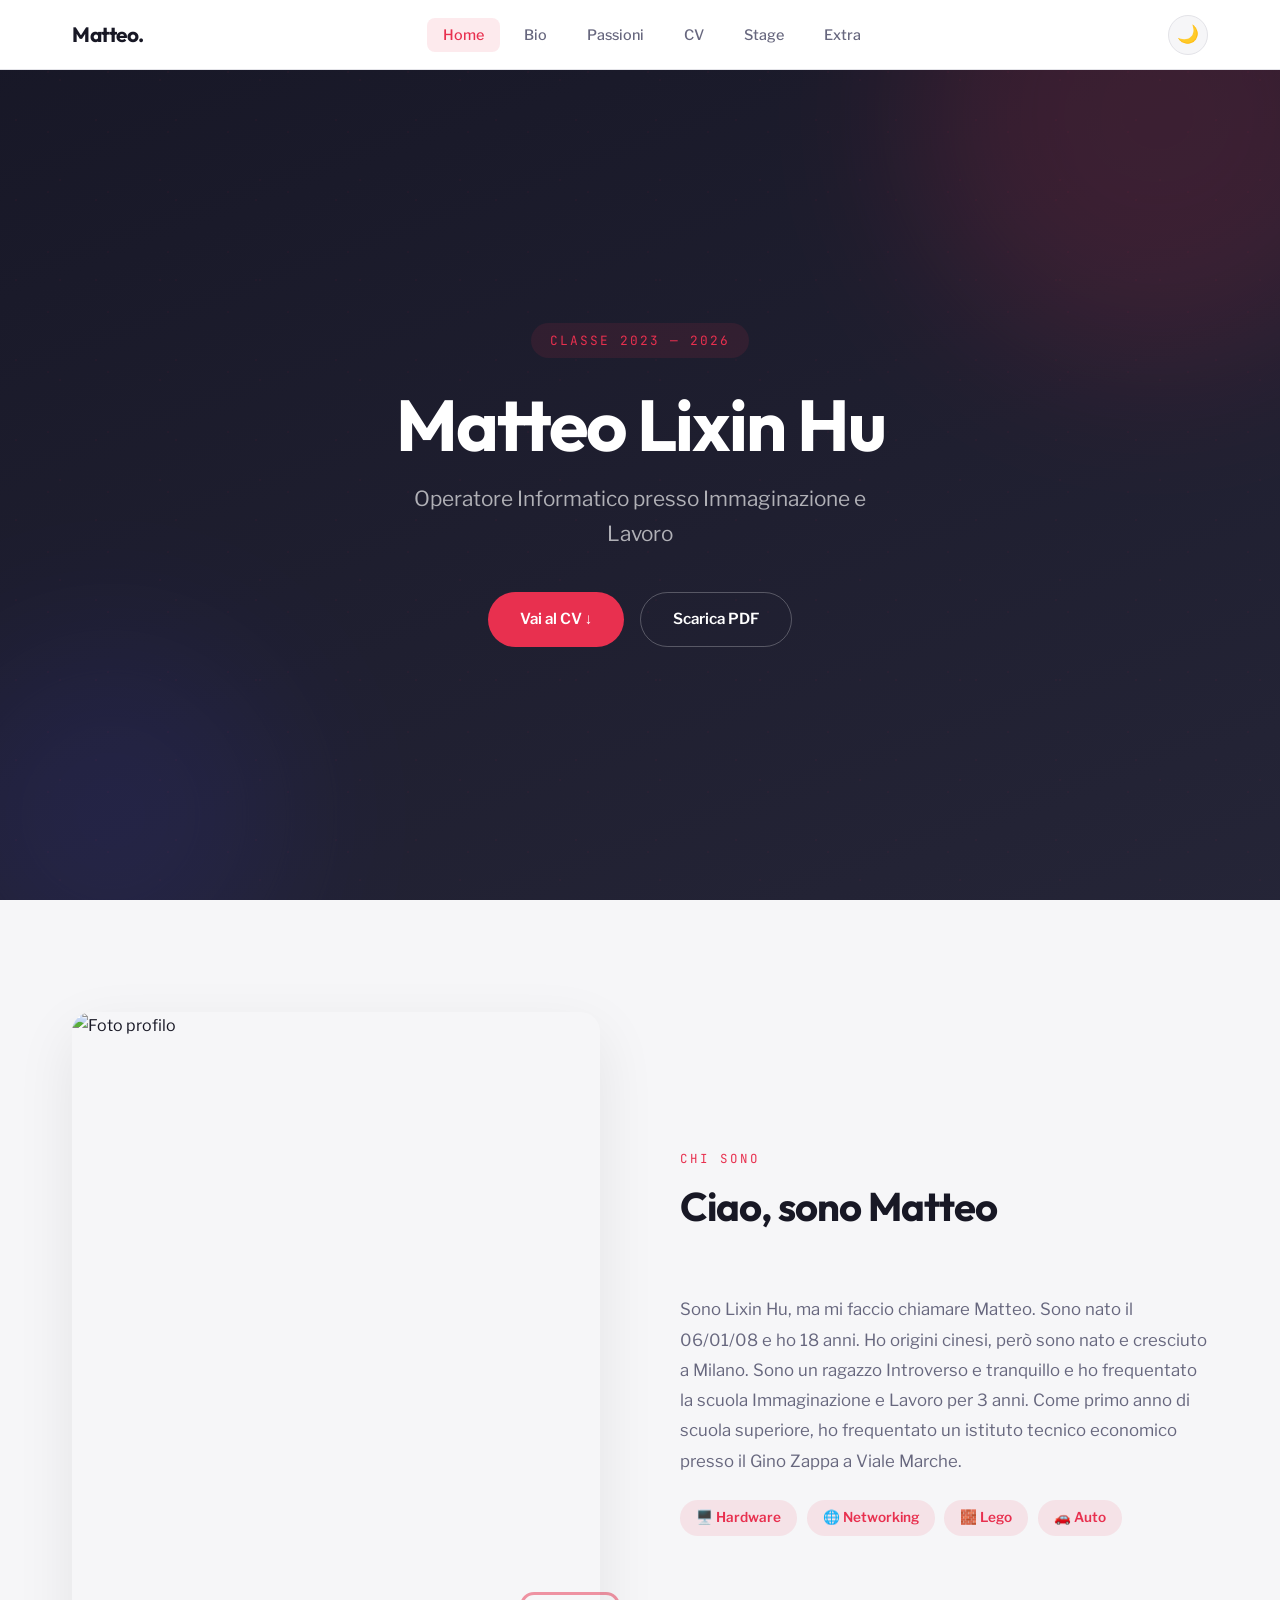
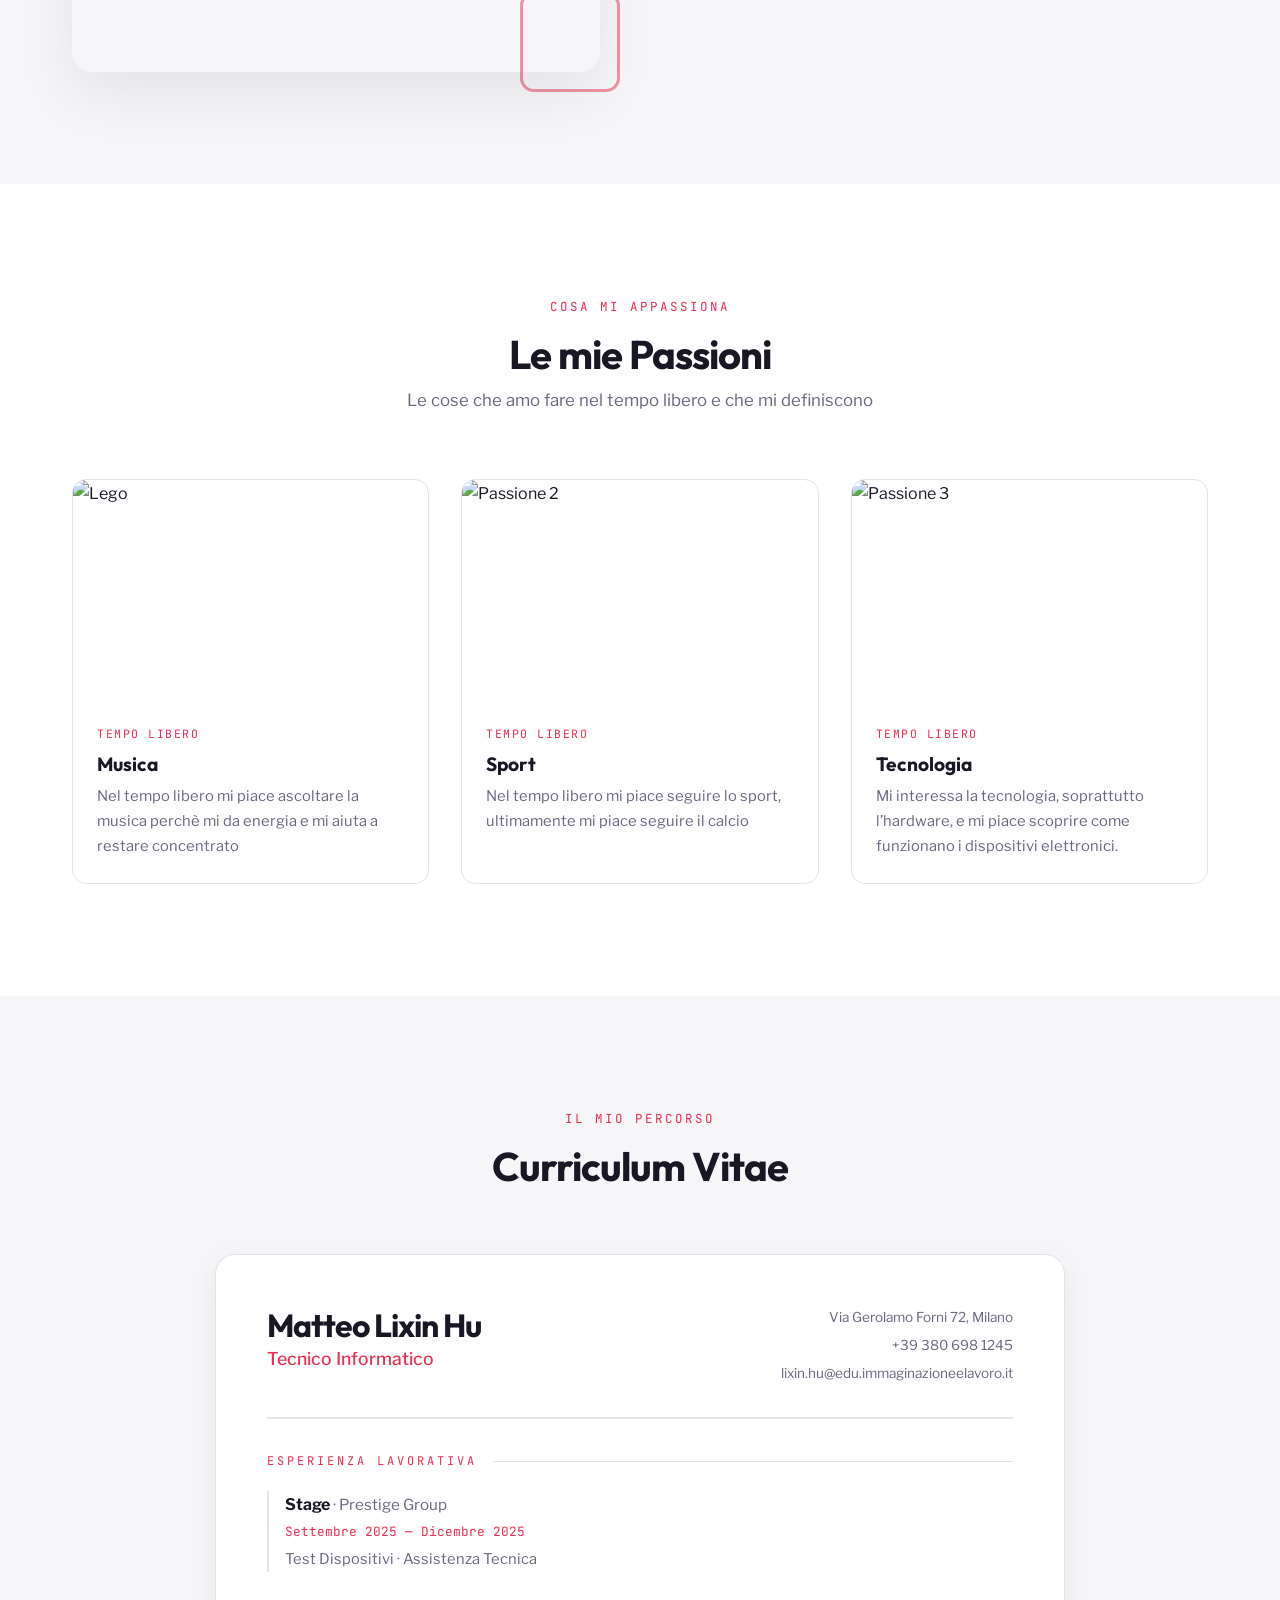
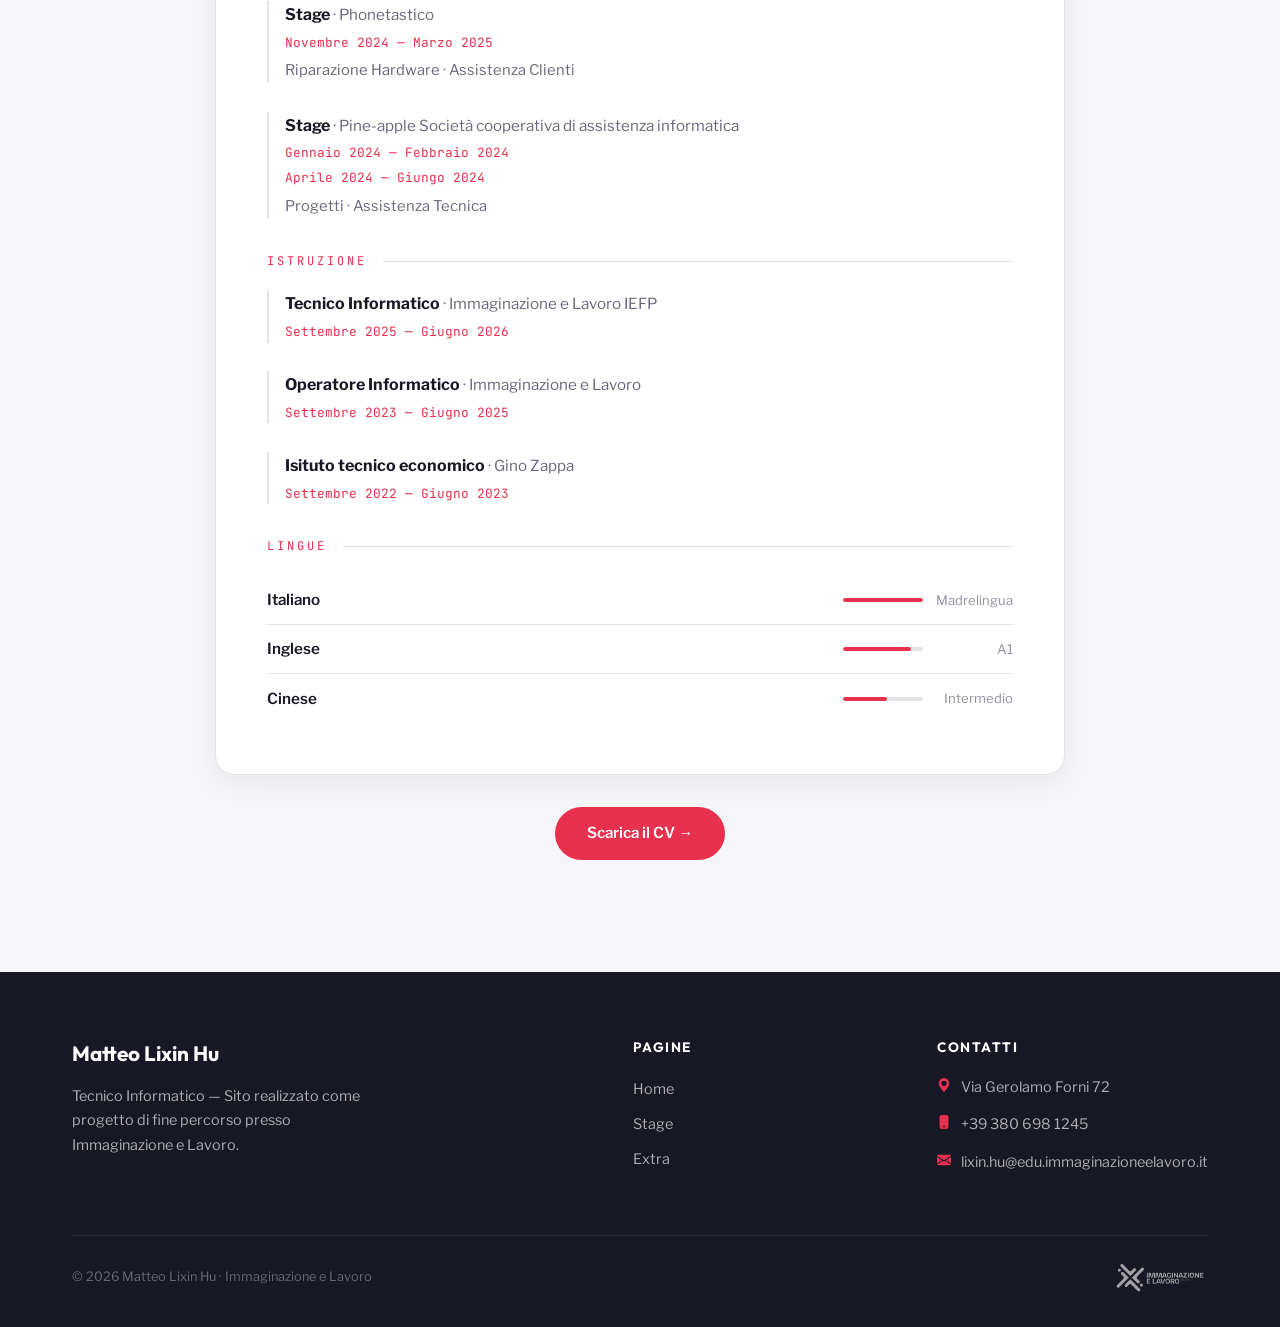
==== index.html @ fd132253 "Initial commit" ====
<!DOCTYPE html>
<html lang="it" data-theme="default">
<!--
    PERSONALIZZAZIONE RAPIDA:
    
    1. TEMA: cambia data-theme="default" qui sopra con:
       ocean, sunset, forest, lavender, mono
    
    2. DARK MODE: il bottone 🌙 in alto a destra
    
    3. FONT: cambia i link Google Fonts qui sotto
    
    4. CONTENUTI: cerca i commenti "MODIFICA" nel codice
-->
<head>
    <meta charset="UTF-8">
    <meta name="viewport" content="width=device-width, initial-scale=1.0">
    <title>Lixin Hu — Portfolio</title>

    <!-- MODIFICA: Cambia i font qui se vuoi -->
    <link rel="preconnect" href="https://fonts.googleapis.com">
    <link rel="preconnect" href="https://fonts.gstatic.com" crossorigin>
    <link href="https://fonts.googleapis.com/css2?family=Outfit:wght@400;500;600;700&family=Libre+Franklin:wght@400;500;600;700&family=JetBrains+Mono:wght@400;500&display=swap" rel="stylesheet">

    <link rel="stylesheet" href="./style.css">
</head>
<body>

    <!-- ====== NAVBAR ====== -->
    <nav class="site-nav">
        <div class="nav-inner">
            <!-- MODIFICA: il tuo nome -->
            <a href="#" class="nav-brand">Matteo.</a>

            <button class="nav-burger" id="navBurger" aria-label="Apri menu">
                <span></span><span></span><span></span>
            </button>

            <ul class="nav-links" id="navLinks">
                <li><a href="#" class="active">Home</a></li>
                <li><a href="#bio">Bio</a></li>
                <li><a href="#passioni">Passioni</a></li>
                <li><a href="#cv">CV</a></li>
                <li><a href="./stage.html">Stage</a></li>
                <li><a href="./extra.html">Extra</a></li>
            </ul>

            <button class="theme-toggle" id="themeToggle" aria-label="Cambia tema">🌙</button>
        </div>
    </nav>

    <!-- ====== HERO ====== -->
    <section class="hero">
        <div class="hero-pattern"></div>
        <div class="hero-blob hero-blob-1"></div>
        <div class="hero-blob hero-blob-2"></div>

        <div class="hero-content">
            <!-- MODIFICA: il tuo badge, nome e descrizione -->
            <span class="hero-label reveal">Classe 2023 — 2026</span>
            <h1 class="reveal reveal-delay-1">Matteo Lixin Hu</h1>
            <p class="hero-sub reveal reveal-delay-2">Operatore Informatico presso Immaginazione e Lavoro</p>
            <div class="hero-cta reveal reveal-delay-3">
                <a href="#cv" class="btn-primary-custom">Vai al CV ↓</a>
                <a href="./doc/Cv.pdf" target="_blank" class="btn-outline-custom">Scarica PDF</a>
            </div>
        </div>
    </section>

    <!-- ====== BIO ====== -->
    <section class="section" id="bio">
        <div class="section-container">
            <div class="bio-grid">
                <div class="bio-image reveal-left">
                    <div class="bio-image-frame">
                        <!-- MODIFICA: sostituisci con la tua foto (./img/foto.jpg) -->
                        <img src="https://placehold.co/500x625/1a1a2e/e94560?text=La+tua+foto" alt="Foto profilo">
                    </div>
                </div>
                <div class="bio-text-area reveal-right">
                    <div class="section-header">
                        <span class="section-label">Chi sono</span>
                        <h2 class="section-title">Ciao, sono Matteo</h2>
                    </div>
                    <!-- MODIFICA: scrivi la tua bio -->
                    <p>
                        Sono Lixin Hu, ma mi faccio chiamare Matteo. Sono nato il 06/01/08 e ho 18 anni. Ho origini cinesi, però sono nato e cresciuto a Milano. Sono un ragazzo Introverso e tranquillo e ho frequentato la scuola Immaginazione e Lavoro per 3 anni. Come primo anno di scuola superiore, ho frequentato un istituto tecnico economico presso il Gino Zappa a Viale Marche.
                    </p>
                    <p>

                    </p>
                    <!-- MODIFICA: le tue "etichette" -->
                    <div class="bio-pills">
                        <span class="bio-pill">🖥️ Hardware</span>
                        <span class="bio-pill">🌐 Networking</span>
                        <span class="bio-pill">🧱 Lego</span>
                        <span class="bio-pill">🚗 Auto</span>
                    </div>
                </div>
            </div>
        </div>
    </section>

    <!-- ====== PASSIONI ====== -->
    <section class="section section-alt" id="passioni">
        <div class="section-container">
            <div class="section-header center reveal">
                <span class="section-label">Cosa mi appassiona</span>
                <h2 class="section-title">Le mie Passioni</h2>
                <p class="section-desc">Le cose che amo fare nel tempo libero e che mi definiscono</p>
            </div>

            <div class="passions-grid">

                <!-- MODIFICA: Card 1 — cambia immagine, categoria, titolo e testo -->
                <div class="passion-card reveal reveal-delay-1">
                    <div class="passion-card-img">
                        <img src="./img/5006921.png" alt="Lego">
                    </div>
                    <div class="passion-card-body">
                        <span class="passion-card-tag">Tempo Libero</span>
                        <h3>Musica</h3>
                        <p>Nel tempo libero mi piace ascoltare la musica perchè mi da energia e mi aiuta a restare concentrato</p>
                    </div>
                </div>

                <!-- MODIFICA: Card 2 -->
                <div class="passion-card reveal reveal-delay-2">
                    <div class="passion-card-img">
                        <img src="./img/1.png" alt="Passione 2">
                    </div>
                    <div class="passion-card-body">
                        <span class="passion-card-tag">Tempo Libero</span>
                        <h3>Sport</h3>
                        <p>Nel tempo libero mi piace seguire lo sport, ultimamente mi piace seguire il calcio</p>
                    </div>
                </div>

                <!-- MODIFICA: Card 3 -->
                <div class="passion-card reveal reveal-delay-3">
                    <div class="passion-card-img">
                        <img src="./img/5006921.png" alt="Passione 3">
                    </div>
                    <div class="passion-card-body">
                        <span class="passion-card-tag">Tempo Libero</span>
                        <h3>Tecnologia</h3>
                        <p>Mi interessa la tecnologia, soprattutto l’hardware, e mi piace scoprire come funzionano i dispositivi elettronici.</p>
                    </div>
                </div>

            </div>
        </div>
    </section>

    <!-- ====== CV ====== -->
    <section class="section" id="cv">
        <div class="section-container">
            <div class="section-header center reveal">
                <span class="section-label">Il mio percorso</span>
                <h2 class="section-title">Curriculum Vitae</h2>
            </div>

            <div class="cv-paper reveal">
                <!-- MODIFICA: intestazione CV -->
                <div class="cv-header">
                    <div>
                        <h2 class="cv-name">Matteo Lixin Hu</h2>
                        <p class="cv-role">Tecnico Informatico</p>
                    </div>
                    <div class="cv-contact-mini">
                        <span>Via Gerolamo Forni 72, Milano</span>
                        <span>+39 380 698 1245</span>
                        <span>lixin.hu@edu.immaginazioneelavoro.it</span>
                    </div>
                </div>

                <!-- Esperienza -->
                <div class="cv-section-title">Esperienza Lavorativa</div>

                <!-- MODIFICA: aggiungi le tue esperienze -->
            
                <div class="cv-entry">
                    <span class="cv-entry-title">Stage</span>
                    <span class="cv-entry-place"> · Prestige Group</span>
                    <span class="cv-entry-date">Settembre 2025 — Dicembre 2025</span>
                    <p class="cv-entry-desc">Test Dispositivi · Assistenza Tecnica</p>
                </div>


                <div class="cv-entry">
                    <span class="cv-entry-title">Stage</span>
                    <span class="cv-entry-place"> · Phonetastico</span>
                    <span class="cv-entry-date">Novembre 2024 — Marzo 2025</span>
                    <p class="cv-entry-desc">Riparazione Hardware · Assistenza Clienti </p>
                </div>

                <div class="cv-entry">
                    <span class="cv-entry-title">Stage</span>
                    <span class="cv-entry-place"> · Pine-apple Società cooperativa di assistenza informatica</span>
                    <span class="cv-entry-date">Gennaio 2024 — Febbraio 2024</span>
                    <span class="cv-entry-date">Aprile 2024 — Giungo 2024</span>
                    <p class="cv-entry-desc">Progetti · Assistenza Tecnica </p>
                </div>

                <!-- Istruzione -->
                <div class="cv-section-title">Istruzione</div>

                <div class="cv-entry">
                    <span class="cv-entry-title">Tecnico Informatico</span>
                    <span class="cv-entry-place"> · Immaginazione e Lavoro IEFP</span>
                    <span class="cv-entry-date">Settembre 2025 — Giugno 2026</span>
                </div>

                <div class="cv-entry">
                    <span class="cv-entry-title">Operatore Informatico</span>
                    <span class="cv-entry-place"> · Immaginazione e Lavoro</span>
                    <span class="cv-entry-date">Settembre 2023 — Giugno 2025</span>
                </div>

                <div class="cv-entry">
                    <span class="cv-entry-title">Isituto tecnico economico</span>
                    <span class="cv-entry-place"> · Gino Zappa</span>
                    <span class="cv-entry-date">Settembre 2022 — Giugno 2023</span>
                </div>


                <!-- Lingue -->
                <div class="cv-section-title">Lingue</div>

                <!-- MODIFICA: le tue lingue e livelli (width della barra: 100% = nativo, 80% = avanzato, 60% = intermedio, 40% = base) -->
                <div class="cv-lang">
                    <span class="cv-lang-name">Italiano</span>
                    <div class="cv-lang-level">
                        <div class="cv-lang-bar"><div class="cv-lang-bar-fill" style="width: 100%"></div></div>
                        <span class="cv-lang-label">Madrelingua</span>
                    </div>
                </div>
                <div class="cv-lang">
                    <span class="cv-lang-name">Inglese</span>
                    <div class="cv-lang-level">
                        <div class="cv-lang-bar"><div class="cv-lang-bar-fill" style="width: 85%"></div></div>
                        <span class="cv-lang-label">A1</span>
                    </div>
                </div>
                <div class="cv-lang">
                    <span class="cv-lang-name">Cinese</span>
                    <div class="cv-lang-level">
                        <div class="cv-lang-bar"><div class="cv-lang-bar-fill" style="width: 55%"></div></div>
                        <span class="cv-lang-label">Intermedio</span>
                    </div>
                </div>
            </div>

            <div style="text-align: center; margin-top: 2rem;" class="reveal">
                <a href="./doc/Cv.pdf" target="_blank" class="btn-primary-custom">Scarica il CV →</a>
            </div>
        </div>
    </section>

    <!-- ====== FOOTER ====== -->
    <footer class="site-footer">
        <div class="section-container">
            <div class="footer-grid">
                <div>
                    <!-- MODIFICA: il tuo nome e descrizione -->
                    <p class="footer-brand">Matteo Lixin Hu</p>
                    <p class="footer-desc">
                        Tecnico Informatico — Sito realizzato come progetto di fine percorso 
                        presso Immaginazione e Lavoro.
                    </p>
                </div>
                <div>
                    <p class="footer-heading">Pagine</p>
                    <ul class="footer-links">
                        <li><a href="#">Home</a></li>
                        <li><a href="./pages/stage.html">Stage</a></li>
                        <li><a href="./pages/extra.html">Extra</a></li>
                    </ul>
                </div>
                <div>
                    <p class="footer-heading">Contatti</p>
                    <!-- MODIFICA: i tuoi contatti -->
                    <div class="footer-contact-item">
                        <svg xmlns="http://www.w3.org/2000/svg" width="14" height="14" fill="currentColor" viewBox="0 0 16 16"><path d="M8 16s6-5.686 6-10A6 6 0 0 0 2 6c0 4.314 6 10 6 10m0-7a3 3 0 1 1 0-6 3 3 0 0 1 0 6"/></svg>
                        <span>Via Gerolamo Forni 72</span>
                    </div>
                    <div class="footer-contact-item">
                        <svg xmlns="http://www.w3.org/2000/svg" width="14" height="14" fill="currentColor" viewBox="0 0 16 16"><path d="M3 2a2 2 0 0 1 2-2h6a2 2 0 0 1 2 2v12a2 2 0 0 1-2 2H5a2 2 0 0 1-2-2zm6 11a1 1 0 1 0-2 0 1 1 0 0 0 2 0"/></svg>
                        <span>+39 380 698 1245</span>
                    </div>
                    <div class="footer-contact-item">
                        <svg xmlns="http://www.w3.org/2000/svg" width="14" height="14" fill="currentColor" viewBox="0 0 16 16"><path d="M.05 3.555A2 2 0 0 1 2 2h12a2 2 0 0 1 1.95 1.555L8 8.414zM0 4.697v7.104l5.803-3.558zM6.761 8.83l-6.57 4.027A2 2 0 0 0 2 14h12a2 2 0 0 0 1.808-1.144l-6.57-4.027L8 9.586zm3.436-.586L16 11.801V4.697z"/></svg>
                        <span>lixin.hu@edu.immaginazioneelavoro.it</span>
                    </div>
                </div>
            </div>
            <div class="footer-bottom">
                <span class="footer-copy">© 2026 Matteo Lixin Hu · Immaginazione e Lavoro</span>
                <img src="./img/logo.webp" class="footer-logo" alt="Logo scuola">
            </div>
        </div>
    </footer>

    <script src="./script.js"></script>
</body>
</html>
---- style.css ----
/* ============================================================
   TEMPLATE SITO PERSONALE - QUARTA INFORMATICA
   ============================================================
   
   COME PERSONALIZZARE:
   
   1. SCEGLI UN TEMA
      Cambia data-theme="default" nel tag <html> di ogni pagina.
      Temi disponibili: default, ocean, sunset, forest, lavender, mono
   
   2. DARK MODE
      Il bottone in navbar attiva/disattiva la dark mode.
      Funziona automaticamente con tutti i temi.
   
   3. COLORI CUSTOM
      Se vuoi un colore tutto tuo, modifica le variabili in
      [data-theme="default"] qui sotto.
   
   4. FONT
      Cambia il link Google Fonts nell'HTML e aggiorna
      --font-display e --font-body qui sotto.
   
   5. ANIMAZIONI
      Ogni elemento con classe .reveal si anima allo scroll.
      Aggiungi .reveal-delay-1, .reveal-delay-2, ecc. per ritardi.
   
   ============================================================ */

/* === TEMI PRECONFIGURATI === */
/* Cambia data-theme="" nel tag <html> per switchare tema */

[data-theme="default"] {
    --hue: 240;
    --accent-h: 350;
    --accent-s: 80%;
    --accent-l: 55%;
}

[data-theme="ocean"] {
    --hue: 200;
    --accent-h: 175;
    --accent-s: 70%;
    --accent-l: 45%;
}

[data-theme="sunset"] {
    --hue: 25;
    --accent-h: 15;
    --accent-s: 85%;
    --accent-l: 55%;
}

[data-theme="forest"] {
    --hue: 150;
    --accent-h: 145;
    --accent-s: 55%;
    --accent-l: 40%;
}

[data-theme="lavender"] {
    --hue: 270;
    --accent-h: 280;
    --accent-s: 60%;
    --accent-l: 55%;
}

[data-theme="mono"] {
    --hue: 0;
    --accent-h: 0;
    --accent-s: 0%;
    --accent-l: 25%;
}

/* === SISTEMA COLORI (generato da variabili) === */
:root {
    /* Font */
    --font-display: 'Outfit', sans-serif;
    --font-body: 'Libre Franklin', sans-serif;
    --font-mono: 'JetBrains Mono', monospace;
    
    /* Sizing */
    --radius-sm: 8px;
    --radius-md: 14px;
    --radius-lg: 20px;
    --radius-full: 100px;
    
    /* Transitions */
    --ease-out: cubic-bezier(0.16, 1, 0.3, 1);
    --ease-spring: cubic-bezier(0.34, 1.56, 0.64, 1);
    --duration-fast: 0.2s;
    --duration-normal: 0.4s;
    --duration-slow: 0.7s;
    
    /* Navbar height */
    --nav-height: 70px;
}

/* Light mode (default) */
html:not([data-dark]) {
    --bg-primary: hsl(var(--hue), 15%, 97%);
    --bg-secondary: #ffffff;
    --bg-elevated: #ffffff;
    --bg-hero: hsl(var(--hue), 25%, 12%);
    --bg-hero-2: hsl(var(--hue), 20%, 18%);
    
    --text-primary: hsl(var(--hue), 20%, 12%);
    --text-secondary: hsl(var(--hue), 10%, 45%);
    --text-tertiary: hsl(var(--hue), 8%, 60%);
    --text-on-dark: #ffffff;
    --text-on-dark-muted: rgba(255,255,255,0.65);
    
    --border-light: hsl(var(--hue), 10%, 90%);
    --border-medium: hsl(var(--hue), 10%, 85%);
    
    --shadow-sm: 0 2px 8px rgba(0,0,0,0.04);
    --shadow-md: 0 8px 30px rgba(0,0,0,0.06);
    --shadow-lg: 0 20px 60px rgba(0,0,0,0.08);
    --shadow-accent: 0 8px 30px hsla(var(--accent-h), var(--accent-s), var(--accent-l), 0.25);
}

/* Dark mode */
html[data-dark] {
    --bg-primary: hsl(var(--hue), 15%, 8%);
    --bg-secondary: hsl(var(--hue), 12%, 12%);
    --bg-elevated: hsl(var(--hue), 12%, 15%);
    --bg-hero: hsl(var(--hue), 20%, 5%);
    --bg-hero-2: hsl(var(--hue), 15%, 10%);
    
    --text-primary: hsl(var(--hue), 10%, 92%);
    --text-secondary: hsl(var(--hue), 8%, 60%);
    --text-tertiary: hsl(var(--hue), 6%, 45%);
    --text-on-dark: #ffffff;
    --text-on-dark-muted: rgba(255,255,255,0.55);
    
    --border-light: hsl(var(--hue), 10%, 18%);
    --border-medium: hsl(var(--hue), 10%, 22%);
    
    --shadow-sm: 0 2px 8px rgba(0,0,0,0.2);
    --shadow-md: 0 8px 30px rgba(0,0,0,0.3);
    --shadow-lg: 0 20px 60px rgba(0,0,0,0.4);
    --shadow-accent: 0 8px 30px hsla(var(--accent-h), var(--accent-s), var(--accent-l), 0.2);
}

/* Accent color (uguale in light e dark) */
html {
    --accent: hsl(var(--accent-h), var(--accent-s), var(--accent-l));
    --accent-hover: hsl(var(--accent-h), var(--accent-s), calc(var(--accent-l) - 8%));
    --accent-soft: hsla(var(--accent-h), var(--accent-s), var(--accent-l), 0.1);
    --accent-medium: hsla(var(--accent-h), var(--accent-s), var(--accent-l), 0.2);
}

/* === RESET & BASE === */
*, *::before, *::after {
    margin: 0;
    padding: 0;
    box-sizing: border-box;
}

html {
    scroll-behavior: smooth;
}

body {
    font-family: var(--font-body);
    color: var(--text-primary);
    background-color: var(--bg-primary);
    line-height: 1.7;
    transition: background-color var(--duration-normal) var(--ease-out),
                color var(--duration-normal) var(--ease-out);
    -webkit-font-smoothing: antialiased;
}

h1, h2, h3, h4, h5, h6 {
    font-family: var(--font-display);
    font-weight: 700;
    color: var(--text-primary);
    line-height: 1.2;
}

a {
    color: var(--accent);
    text-decoration: none;
    transition: color var(--duration-fast);
}

a:hover {
    color: var(--accent-hover);
}

img {
    max-width: 100%;
    display: block;
}

/* === NAVBAR === */
.site-nav {
    position: fixed;
    top: 0;
    left: 0;
    right: 0;
    height: var(--nav-height);
    background: var(--bg-secondary);
    border-bottom: 1px solid var(--border-light);
    z-index: 1000;
    display: flex;
    align-items: center;
    transition: background var(--duration-normal) var(--ease-out),
                border-color var(--duration-normal) var(--ease-out),
                box-shadow var(--duration-normal) var(--ease-out);
}

.site-nav.scrolled {
    box-shadow: var(--shadow-sm);
}

.nav-inner {
    width: 100%;
    max-width: 1200px;
    margin: 0 auto;
    padding: 0 2rem;
    display: flex;
    align-items: center;
    justify-content: space-between;
}

.nav-brand {
    font-family: var(--font-display);
    font-weight: 700;
    font-size: 1.3rem;
    color: var(--text-primary);
    text-decoration: none;
    letter-spacing: -0.5px;
}

.nav-links {
    display: flex;
    align-items: center;
    gap: 0.5rem;
    list-style: none;
}

.nav-links a {
    font-family: var(--font-body);
    font-weight: 500;
    font-size: 0.9rem;
    color: var(--text-secondary);
    padding: 0.5rem 1rem;
    border-radius: var(--radius-sm);
    text-decoration: none;
    transition: all var(--duration-fast);
}

.nav-links a:hover,
.nav-links a.active {
    color: var(--accent);
    background: var(--accent-soft);
}

/* Dark mode toggle */
.theme-toggle {
    width: 40px;
    height: 40px;
    border-radius: 50%;
    border: 1px solid var(--border-light);
    background: var(--bg-primary);
    cursor: pointer;
    display: flex;
    align-items: center;
    justify-content: center;
    font-size: 1.1rem;
    transition: all var(--duration-fast);
    margin-left: 0.5rem;
    color: var(--text-secondary);
}

.theme-toggle:hover {
    border-color: var(--accent);
    color: var(--accent);
    transform: rotate(20deg);
}

/* Mobile nav */
.nav-burger {
    display: none;
    flex-direction: column;
    gap: 5px;
    cursor: pointer;
    background: none;
    border: none;
    padding: 5px;
}

.nav-burger span {
    width: 22px;
    height: 2px;
    background: var(--text-primary);
    border-radius: 2px;
    transition: all var(--duration-fast);
}

/* === HERO === */
.hero {
    min-height: 100vh;
    display: flex;
    align-items: center;
    justify-content: center;
    text-align: center;
    background: linear-gradient(160deg, var(--bg-hero) 0%, var(--bg-hero-2) 100%);
    position: relative;
    overflow: hidden;
    padding-top: var(--nav-height);
}

/* Pattern decorativo sullo sfondo dell'hero */
.hero-pattern {
    position: absolute;
    inset: 0;
    opacity: 0.04;
    background-image: 
        radial-gradient(circle at 20% 50%, var(--accent) 1px, transparent 1px),
        radial-gradient(circle at 80% 20%, var(--accent) 1px, transparent 1px),
        radial-gradient(circle at 60% 80%, var(--accent) 1px, transparent 1px);
    background-size: 80px 80px, 60px 60px, 100px 100px;
}

/* Cerchi decorativi */
.hero-blob {
    position: absolute;
    border-radius: 50%;
    filter: blur(80px);
    opacity: 0.15;
}

.hero-blob-1 {
    width: 500px;
    height: 500px;
    background: var(--accent);
    top: -15%;
    right: -10%;
}

.hero-blob-2 {
    width: 350px;
    height: 350px;
    background: hsl(var(--hue), 50%, 50%);
    bottom: -10%;
    left: -5%;
}

.hero-content {
    position: relative;
    z-index: 1;
    padding: 2rem;
}

.hero-label {
    display: inline-block;
    font-family: var(--font-mono);
    font-size: 0.8rem;
    letter-spacing: 2px;
    text-transform: uppercase;
    color: var(--accent);
    background: var(--accent-soft);
    padding: 0.4rem 1.2rem;
    border-radius: var(--radius-full);
    margin-bottom: 1.5rem;
}

.hero h1 {
    font-size: clamp(2.5rem, 6vw, 4.5rem);
    color: var(--text-on-dark);
    letter-spacing: -2px;
    margin-bottom: 0.8rem;
}

.hero .hero-sub {
    font-size: clamp(1rem, 2vw, 1.3rem);
    color: var(--text-on-dark-muted);
    font-weight: 400;
    max-width: 500px;
    margin: 0 auto;
}

.hero-cta {
    margin-top: 2.5rem;
    display: flex;
    gap: 1rem;
    justify-content: center;
    flex-wrap: wrap;
}

/* === BOTTONI === */
.btn-primary-custom {
    display: inline-flex;
    align-items: center;
    gap: 0.5rem;
    padding: 0.85rem 2rem;
    background: var(--accent);
    color: #fff;
    border: none;
    border-radius: var(--radius-full);
    font-family: var(--font-body);
    font-weight: 600;
    font-size: 0.95rem;
    cursor: pointer;
    text-decoration: none;
    transition: all var(--duration-fast) var(--ease-out);
}

.btn-primary-custom:hover {
    background: var(--accent-hover);
    color: #fff;
    transform: translateY(-2px);
    box-shadow: var(--shadow-accent);
}

.btn-outline-custom {
    display: inline-flex;
    align-items: center;
    gap: 0.5rem;
    padding: 0.85rem 2rem;
    background: transparent;
    color: var(--text-on-dark);
    border: 1px solid rgba(255,255,255,0.25);
    border-radius: var(--radius-full);
    font-family: var(--font-body);
    font-weight: 600;
    font-size: 0.95rem;
    cursor: pointer;
    text-decoration: none;
    transition: all var(--duration-fast) var(--ease-out);
}

.btn-outline-custom:hover {
    background: rgba(255,255,255,0.1);
    color: #fff;
    border-color: rgba(255,255,255,0.5);
}

/* Variante per sfondi chiari */
.btn-outline-light {
    color: var(--text-primary);
    border-color: var(--border-medium);
}

.btn-outline-light:hover {
    color: var(--accent);
    border-color: var(--accent);
    background: var(--accent-soft);
}

/* === SEZIONI === */
.section {
    padding: 7rem 0;
}

.section-alt {
    background: var(--bg-secondary);
}

.section-container {
    max-width: 1200px;
    margin: 0 auto;
    padding: 0 2rem;
}

.section-header {
    margin-bottom: 4rem;
}

.section-label {
    font-family: var(--font-mono);
    font-size: 0.78rem;
    text-transform: uppercase;
    letter-spacing: 3px;
    color: var(--accent);
    margin-bottom: 0.8rem;
    display: block;
}

.section-title {
    font-size: clamp(1.8rem, 3.5vw, 2.5rem);
    letter-spacing: -1px;
    margin-bottom: 0.5rem;
}

.section-desc {
    font-size: 1.05rem;
    color: var(--text-secondary);
    max-width: 550px;
}

/* Centrato */
.section-header.center {
    text-align: center;
}

.section-header.center .section-desc {
    margin: 0 auto;
}

/* === BIO === */
.bio-grid {
    display: grid;
    grid-template-columns: 1fr 1fr;
    gap: 5rem;
    align-items: center;
}

.bio-image {
    position: relative;
}

.bio-image-frame {
    width: 100%;
    aspect-ratio: 4/5;
    border-radius: var(--radius-lg);
    overflow: hidden;
    box-shadow: var(--shadow-lg);
    position: relative;
}

.bio-image-frame img {
    width: 100%;
    height: 100%;
    object-fit: cover;
}

/* Decorazione immagine - quadrato accent */
.bio-image::after {
    content: '';
    position: absolute;
    width: 100px;
    height: 100px;
    border: 3px solid var(--accent);
    border-radius: var(--radius-md);
    bottom: -20px;
    right: -20px;
    z-index: -1;
    opacity: 0.5;
}

.bio-text-area p {
    font-size: 1.05rem;
    color: var(--text-secondary);
    margin-bottom: 1.5rem;
    line-height: 1.8;
}

/* Info pills nella bio */
.bio-pills {
    display: flex;
    flex-wrap: wrap;
    gap: 0.6rem;
    margin-top: 1.5rem;
}

.bio-pill {
    display: inline-flex;
    align-items: center;
    gap: 0.4rem;
    padding: 0.4rem 1rem;
    background: var(--accent-soft);
    color: var(--accent);
    border-radius: var(--radius-full);
    font-size: 0.85rem;
    font-weight: 600;
}

/* === PASSIONI (Grid) === */
.passions-grid {
    display: grid;
    grid-template-columns: repeat(auto-fit, minmax(300px, 1fr));
    gap: 2rem;
}

.passion-card {
    background: var(--bg-elevated);
    border: 1px solid var(--border-light);
    border-radius: var(--radius-md);
    overflow: hidden;
    transition: transform var(--duration-normal) var(--ease-spring),
                box-shadow var(--duration-normal) var(--ease-out);
}

.passion-card:hover {
    transform: translateY(-8px);
    box-shadow: var(--shadow-md);
}

.passion-card-img {
    height: 220px;
    overflow: hidden;
}

.passion-card-img img {
    width: 100%;
    height: 100%;
    object-fit: cover;
    transition: transform var(--duration-slow) var(--ease-out);
}

.passion-card:hover .passion-card-img img {
    transform: scale(1.05);
}

.passion-card-body {
    padding: 1.5rem;
}

.passion-card-tag {
    font-family: var(--font-mono);
    font-size: 0.72rem;
    text-transform: uppercase;
    letter-spacing: 1.5px;
    color: var(--accent);
    margin-bottom: 0.6rem;
    display: block;
}

.passion-card-body h3 {
    font-size: 1.2rem;
    margin-bottom: 0.5rem;
}

.passion-card-body p {
    font-size: 0.92rem;
    color: var(--text-secondary);
}

/* === CV === */
.cv-paper {
    background: var(--bg-elevated);
    border: 1px solid var(--border-light);
    border-radius: var(--radius-lg);
    padding: clamp(2rem, 4vw, 3.5rem);
    max-width: 850px;
    margin: 0 auto;
    box-shadow: var(--shadow-md);
    transition: background var(--duration-normal), border-color var(--duration-normal);
}

.cv-header {
    display: flex;
    justify-content: space-between;
    align-items: flex-start;
    flex-wrap: wrap;
    gap: 1rem;
    margin-bottom: 2rem;
    padding-bottom: 2rem;
    border-bottom: 2px solid var(--border-light);
}

.cv-name {
    font-size: 2rem;
    letter-spacing: -1px;
}

.cv-role {
    color: var(--accent);
    font-weight: 500;
    font-size: 1.1rem;
}

.cv-contact-mini {
    display: flex;
    flex-direction: column;
    gap: 0.3rem;
    font-size: 0.85rem;
    color: var(--text-secondary);
    text-align: right;
}

.cv-section-title {
    font-family: var(--font-mono);
    font-size: 0.75rem;
    text-transform: uppercase;
    letter-spacing: 3px;
    color: var(--accent);
    margin-top: 2rem;
    margin-bottom: 1.2rem;
    display: flex;
    align-items: center;
    gap: 1rem;
}

.cv-section-title::after {
    content: '';
    flex: 1;
    height: 1px;
    background: var(--border-light);
}

.cv-entry {
    margin-bottom: 1.8rem;
    padding-left: 1rem;
    border-left: 2px solid var(--border-light);
    transition: border-color var(--duration-fast);
}

.cv-entry:hover {
    border-left-color: var(--accent);
}

.cv-entry-title {
    font-weight: 700;
    font-size: 1rem;
    color: var(--text-primary);
}

.cv-entry-place {
    color: var(--text-secondary);
    font-size: 0.95rem;
}

.cv-entry-date {
    font-family: var(--font-mono);
    font-size: 0.8rem;
    color: var(--accent);
    margin-top: 0.2rem;
    display: block;
}

.cv-entry-desc {
    color: var(--text-secondary);
    font-size: 0.92rem;
    margin-top: 0.3rem;
}

/* Lingue con barre */
.cv-lang {
    display: flex;
    align-items: center;
    justify-content: space-between;
    padding: 0.7rem 0;
    border-bottom: 1px solid var(--border-light);
}

.cv-lang:last-child {
    border-bottom: none;
}

.cv-lang-name {
    font-weight: 600;
    font-size: 0.95rem;
}

.cv-lang-level {
    display: flex;
    align-items: center;
    gap: 0.6rem;
}

.cv-lang-bar {
    width: 80px;
    height: 4px;
    background: var(--border-light);
    border-radius: 4px;
    overflow: hidden;
}

.cv-lang-bar-fill {
    height: 100%;
    background: var(--accent);
    border-radius: 4px;
    transition: width var(--duration-slow) var(--ease-out);
}

.cv-lang-label {
    font-size: 0.82rem;
    color: var(--text-tertiary);
    min-width: 80px;
    text-align: right;
}

/* === PAGINA STAGE === */
.page-hero {
    padding: 8rem 0 4rem;
    background: linear-gradient(160deg, var(--bg-hero) 0%, var(--bg-hero-2) 100%);
    text-align: center;
    position: relative;
    overflow: hidden;
}

.page-hero .hero-pattern {
    position: absolute;
    inset: 0;
    opacity: 0.03;
    background-image: 
        radial-gradient(circle at 20% 50%, var(--accent) 1px, transparent 1px);
    background-size: 60px 60px;
}

.page-hero h1 {
    font-size: clamp(2rem, 4vw, 3rem);
    color: var(--text-on-dark);
    position: relative;
}

.page-hero .hero-sub {
    color: var(--text-on-dark-muted);
    font-size: 1.05rem;
    max-width: 600px;
    margin: 1rem auto 0;
    position: relative;
}

/* Stage cards (alternativa all'accordion) */
.stage-card {
    background: var(--bg-elevated);
    border: 1px solid var(--border-light);
    border-radius: var(--radius-lg);
    overflow: hidden;
    margin-bottom: 2rem;
    transition: box-shadow var(--duration-normal);
}

.stage-card:hover {
    box-shadow: var(--shadow-md);
}

.stage-card-header {
    padding: 1.5rem 2rem;
    border-bottom: 1px solid var(--border-light);
    display: flex;
    align-items: center;
    justify-content: space-between;
    cursor: pointer;
    transition: background var(--duration-fast);
}

.stage-card-header:hover {
    background: var(--accent-soft);
}

.stage-card-header h3 {
    font-size: 1.2rem;
    margin: 0;
}

.stage-card-header .stage-date {
    font-family: var(--font-mono);
    font-size: 0.8rem;
    color: var(--accent);
}

.stage-card-toggle {
    width: 32px;
    height: 32px;
    border-radius: 50%;
    background: var(--accent-soft);
    display: flex;
    align-items: center;
    justify-content: center;
    transition: transform var(--duration-fast);
    color: var(--accent);
    font-size: 1.2rem;
}

.stage-card.open .stage-card-toggle {
    transform: rotate(45deg);
}

.stage-card-body {
    padding: 0 2rem;
    max-height: 0;
    overflow: hidden;
    transition: max-height var(--duration-slow) var(--ease-out),
                padding var(--duration-normal);
}

.stage-card.open .stage-card-body {
    padding: 2rem;
    max-height: 800px;
}

.stage-grid {
    display: grid;
    grid-template-columns: 2fr 3fr;
    gap: 2rem;
    align-items: start;
}

.stage-map-frame {
    border-radius: var(--radius-md);
    overflow: hidden;
    aspect-ratio: 4/3;
}

.stage-map-frame iframe {
    width: 100%;
    height: 100%;
    border: none;
}

.stage-relazione {
    font-size: 0.95rem;
    color: var(--text-secondary);
    line-height: 1.8;
}

.stage-relazione h4 {
    font-size: 1rem;
    margin-bottom: 0.5rem;
}

/* === EXTRA PAGE === */
.presenze-card {
    background: var(--bg-elevated);
    border: 1px solid var(--border-light);
    border-radius: var(--radius-lg);
    padding: 2.5rem;
    box-shadow: var(--shadow-sm);
    max-width: 500px;
    margin: 0 auto;
}

.presenze-card label {
    font-weight: 600;
    color: var(--text-primary);
    display: block;
    margin-bottom: 0.5rem;
    font-size: 0.9rem;
}

.presenze-input {
    display: flex;
    gap: 0.8rem;
    align-items: flex-end;
}

.presenze-card input[type="number"] {
    width: 120px;
    padding: 0.65rem 1rem;
    border: 1px solid var(--border-medium);
    border-radius: var(--radius-sm);
    font-family: var(--font-mono);
    font-size: 1rem;
    background: var(--bg-primary);
    color: var(--text-primary);
    transition: border-color var(--duration-fast);
}

.presenze-card input[type="number"]:focus {
    outline: none;
    border-color: var(--accent);
    box-shadow: 0 0 0 3px var(--accent-soft);
}

.btn-calcola {
    padding: 0.65rem 1.5rem;
    background: var(--accent);
    color: #fff;
    border: none;
    border-radius: var(--radius-sm);
    font-family: var(--font-body);
    font-weight: 600;
    cursor: pointer;
    transition: background var(--duration-fast);
}

.btn-calcola:hover {
    background: var(--accent-hover);
}

.progress-wrap {
    margin-top: 1.5rem;
}

.progress-bar-bg {
    height: 10px;
    background: var(--border-light);
    border-radius: var(--radius-full);
    overflow: hidden;
}

.progress-bar-fill {
    height: 100%;
    background: var(--accent);
    border-radius: var(--radius-full);
    transition: width var(--duration-slow) var(--ease-out);
    width: 100%;
}

.progress-label {
    font-family: var(--font-mono);
    font-size: 0.82rem;
    color: var(--text-tertiary);
    margin-top: 0.5rem;
}

/* Sezione gallery / contenuto libero */
.gallery-grid {
    display: grid;
    grid-template-columns: repeat(auto-fill, minmax(250px, 1fr));
    gap: 1rem;
}

.gallery-item {
    aspect-ratio: 1;
    border-radius: var(--radius-md);
    overflow: hidden;
    cursor: pointer;
    position: relative;
}

.gallery-item img {
    width: 100%;
    height: 100%;
    object-fit: cover;
    transition: transform var(--duration-slow) var(--ease-out);
}

.gallery-item:hover img {
    transform: scale(1.08);
}

.gallery-item-overlay {
    position: absolute;
    inset: 0;
    background: linear-gradient(transparent 50%, rgba(0,0,0,0.6));
    opacity: 0;
    transition: opacity var(--duration-fast);
    display: flex;
    align-items: flex-end;
    padding: 1rem;
}

.gallery-item:hover .gallery-item-overlay {
    opacity: 1;
}

.gallery-item-overlay span {
    color: #fff;
    font-weight: 600;
    font-size: 0.9rem;
}

/* === FOOTER === */
.site-footer {
    background: var(--bg-hero);
    color: var(--text-on-dark-muted);
    padding: 4rem 0 2rem;
}

.footer-grid {
    display: grid;
    grid-template-columns: 2fr 1fr 1fr;
    gap: 3rem;
    margin-bottom: 3rem;
}

.footer-brand {
    font-family: var(--font-display);
    font-size: 1.3rem;
    font-weight: 700;
    color: var(--text-on-dark);
    margin-bottom: 0.8rem;
}

.footer-desc {
    font-size: 0.9rem;
    line-height: 1.7;
    max-width: 300px;
}

.footer-heading {
    font-family: var(--font-display);
    font-size: 0.85rem;
    font-weight: 700;
    text-transform: uppercase;
    letter-spacing: 1.5px;
    color: var(--text-on-dark);
    margin-bottom: 1rem;
}

.footer-links {
    list-style: none;
    display: flex;
    flex-direction: column;
    gap: 0.5rem;
}

.footer-links a {
    color: var(--text-on-dark-muted);
    font-size: 0.9rem;
    transition: color var(--duration-fast);
}

.footer-links a:hover {
    color: var(--accent);
}

.footer-contact-item {
    display: flex;
    align-items: flex-start;
    gap: 0.6rem;
    margin-bottom: 0.8rem;
    font-size: 0.9rem;
}

.footer-contact-item svg {
    flex-shrink: 0;
    margin-top: 3px;
    color: var(--accent);
}

.footer-bottom {
    border-top: 1px solid rgba(255,255,255,0.08);
    padding-top: 1.5rem;
    display: flex;
    justify-content: space-between;
    align-items: center;
    flex-wrap: wrap;
    gap: 1rem;
}

.footer-copy {
    font-size: 0.8rem;
    color: rgba(255,255,255,0.35);
}

.footer-logo {
    height: 35px;
    opacity: 0.6;
}

/* === ANIMAZIONI SCROLL === */
.reveal {
    opacity: 0;
    transform: translateY(40px);
    transition: opacity var(--duration-slow) var(--ease-out),
                transform var(--duration-slow) var(--ease-out);
}

.reveal.visible {
    opacity: 1;
    transform: translateY(0);
}

.reveal-delay-1 { transition-delay: 0.1s; }
.reveal-delay-2 { transition-delay: 0.2s; }
.reveal-delay-3 { transition-delay: 0.3s; }
.reveal-delay-4 { transition-delay: 0.4s; }

/* Reveal da sinistra/destra */
.reveal-left {
    opacity: 0;
    transform: translateX(-40px);
    transition: opacity var(--duration-slow) var(--ease-out),
                transform var(--duration-slow) var(--ease-out);
}

.reveal-right {
    opacity: 0;
    transform: translateX(40px);
    transition: opacity var(--duration-slow) var(--ease-out),
                transform var(--duration-slow) var(--ease-out);
}

.reveal-left.visible,
.reveal-right.visible {
    opacity: 1;
    transform: translateX(0);
}

/* === RESPONSIVE === */
@media (max-width: 900px) {
    .bio-grid {
        grid-template-columns: 1fr;
        gap: 3rem;
    }
    
    .bio-image {
        max-width: 350px;
        margin: 0 auto;
    }

    .stage-grid {
        grid-template-columns: 1fr;
    }
    
    .footer-grid {
        grid-template-columns: 1fr;
        gap: 2rem;
    }
    
    .cv-header {
        flex-direction: column;
    }
    
    .cv-contact-mini {
        text-align: left;
    }
}

@media (max-width: 700px) {
    .nav-links {
        display: none;
        position: absolute;
        top: var(--nav-height);
        left: 0;
        right: 0;
        background: var(--bg-secondary);
        border-bottom: 1px solid var(--border-light);
        flex-direction: column;
        padding: 1rem 2rem;
    }
    
    .nav-links.open {
        display: flex;
    }
    
    .nav-burger {
        display: flex;
    }
    
    .theme-toggle {
        margin-left: auto;
        margin-right: 1rem;
    }
    
    .hero h1 {
        font-size: 2.2rem;
    }
    
    .passions-grid {
        grid-template-columns: 1fr;
    }
    
    .hero-cta {
        flex-direction: column;
        align-items: center;
    }
    
    .section {
        padding: 4rem 0;
    }
    
    .gallery-grid {
        grid-template-columns: repeat(2, 1fr);
    }
}
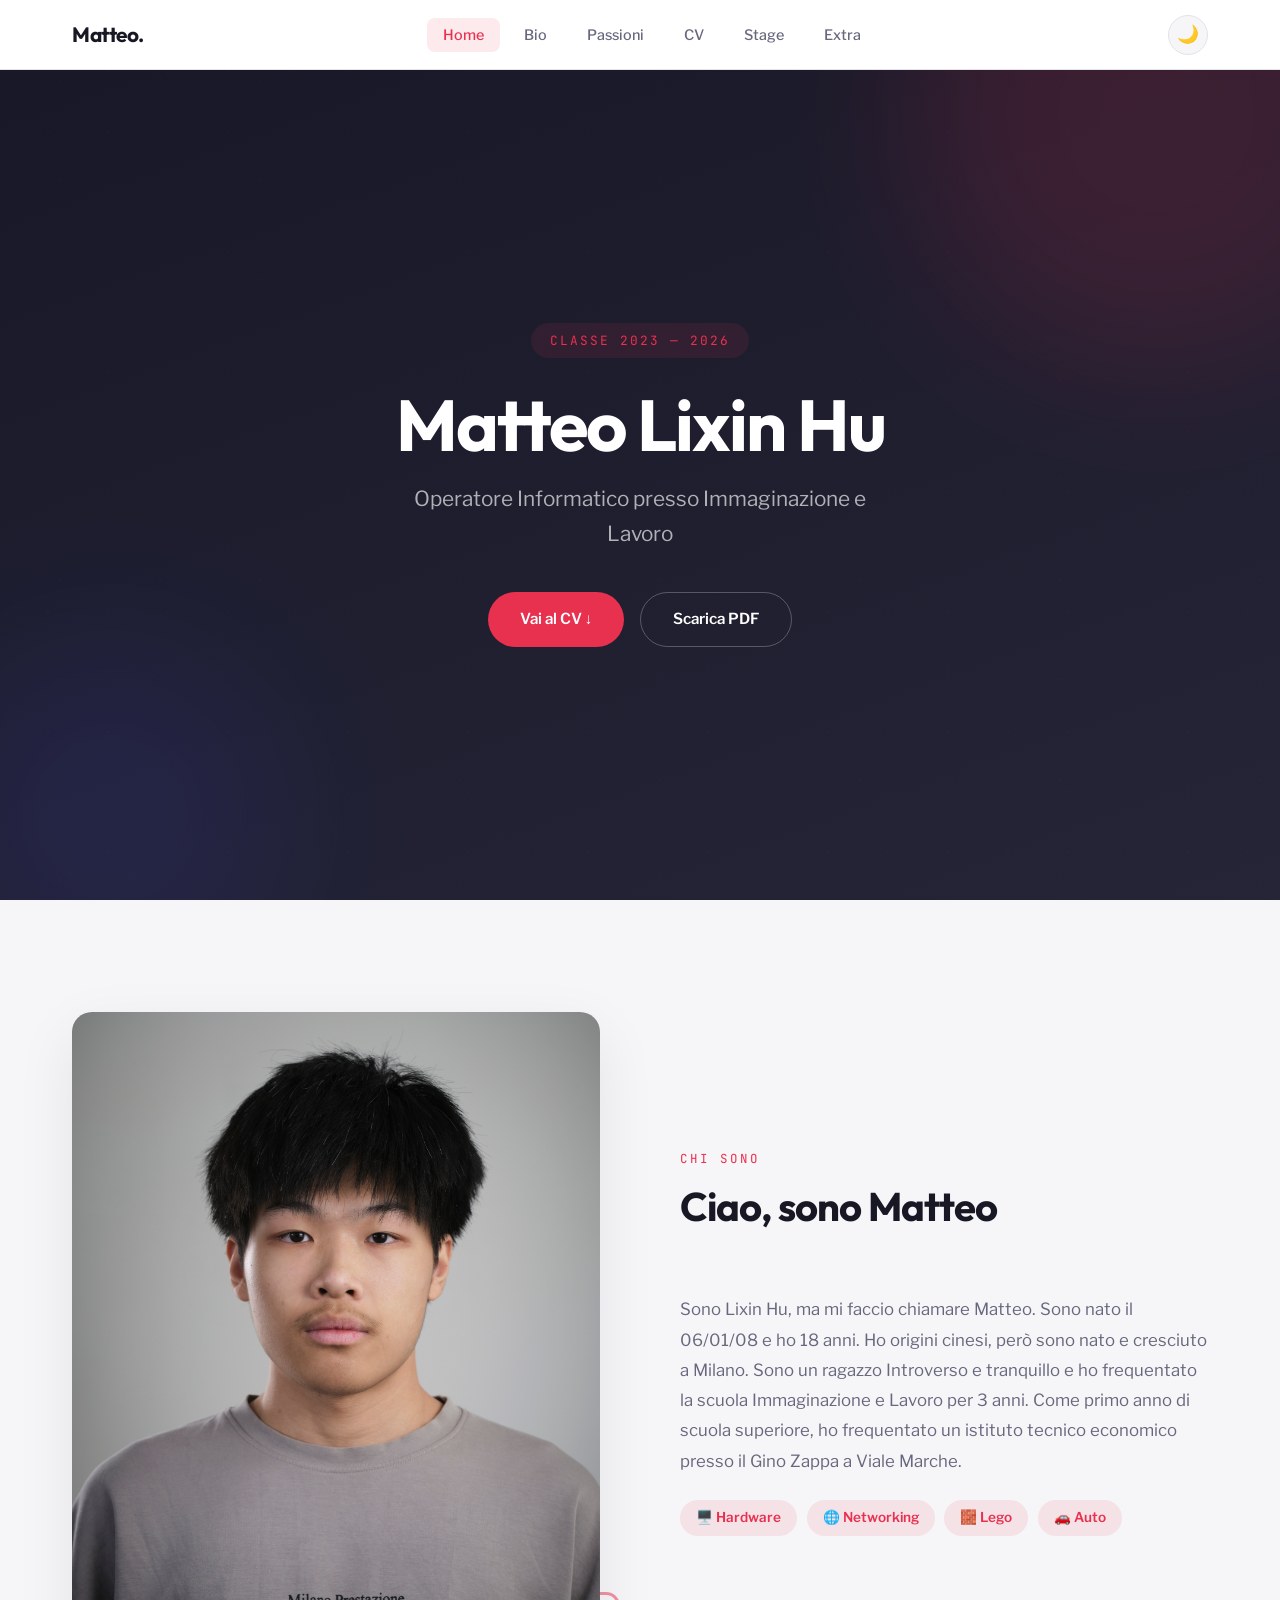
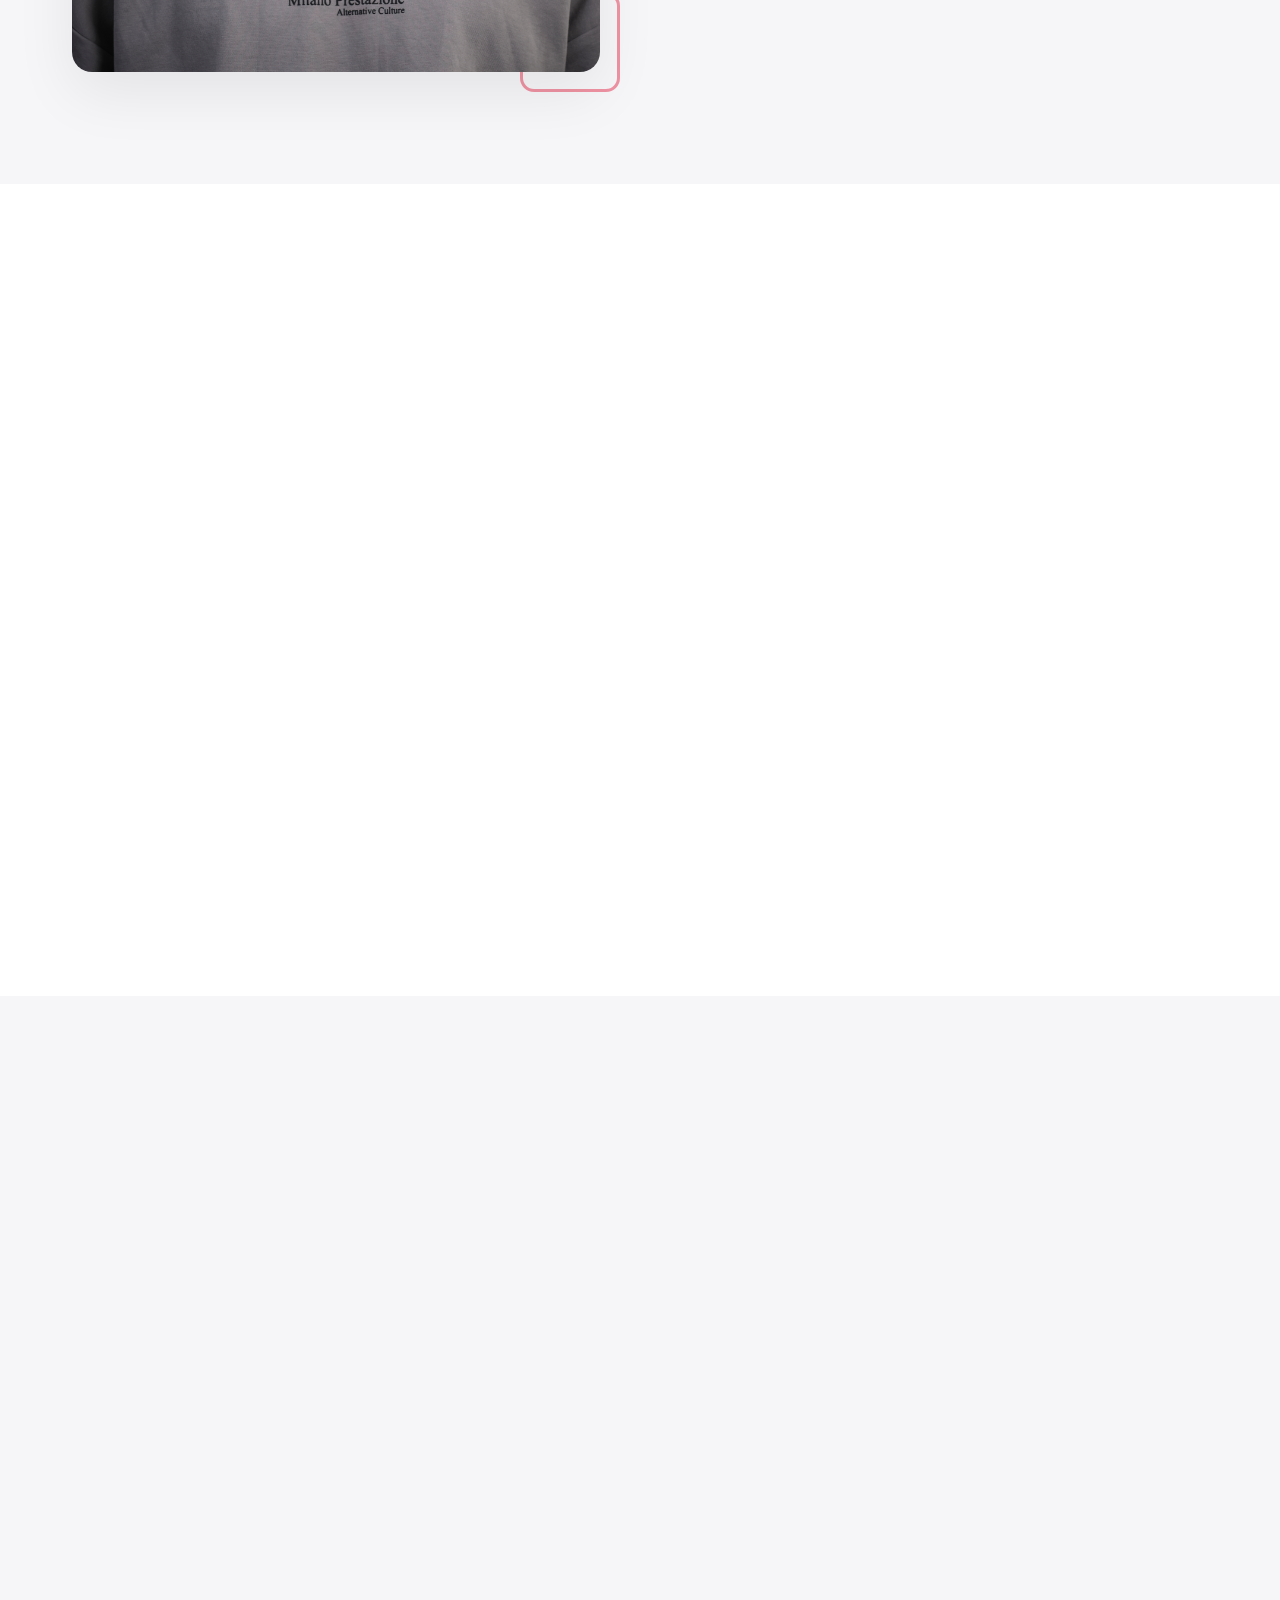
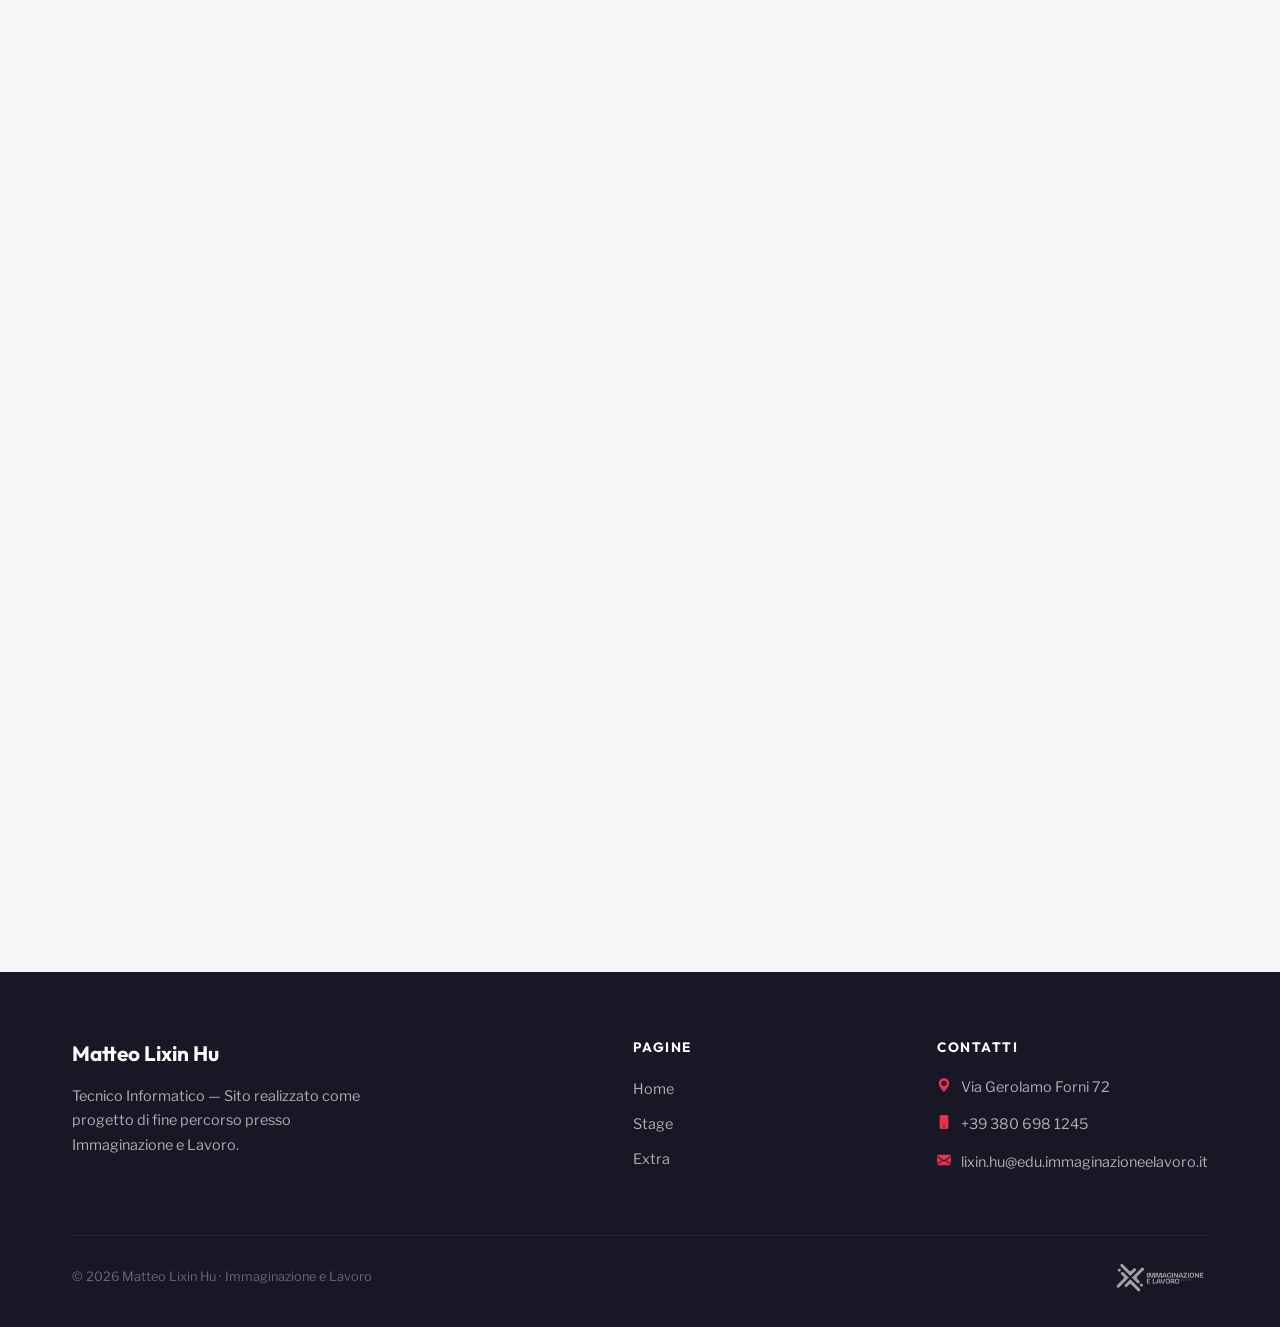
==== commit 1f9b4197: "a" ====
--- a/index.html
+++ b/index.html
@@ -74,7 +74,7 @@
                 <div class="bio-image reveal-left">
                     <div class="bio-image-frame">
                         <!-- MODIFICA: sostituisci con la tua foto (./img/foto.jpg) -->
-                        <img src="https://placehold.co/500x625/1a1a2e/e94560?text=La+tua+foto" alt="Foto profilo">
+                        <img src="img/Foto.jpeg" alt="">
                     </div>
                 </div>
                 <div class="bio-text-area reveal-right">
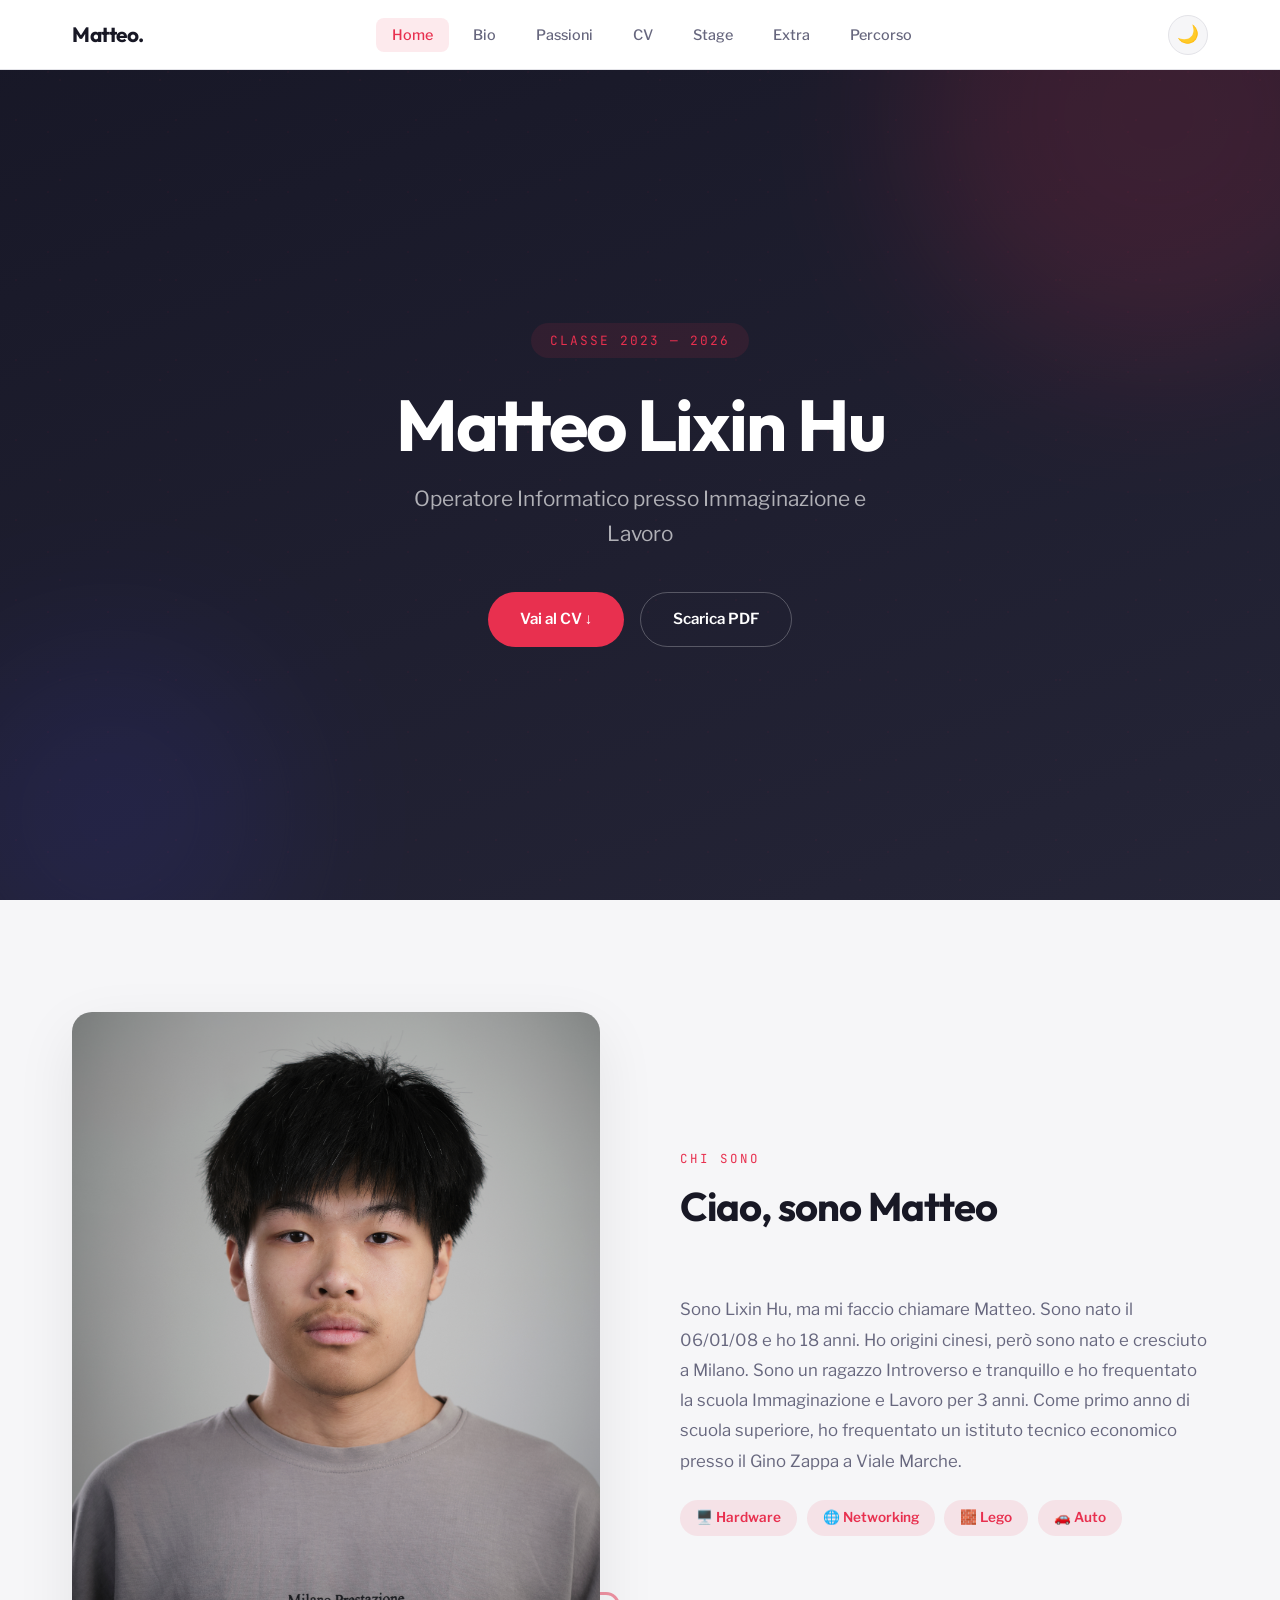
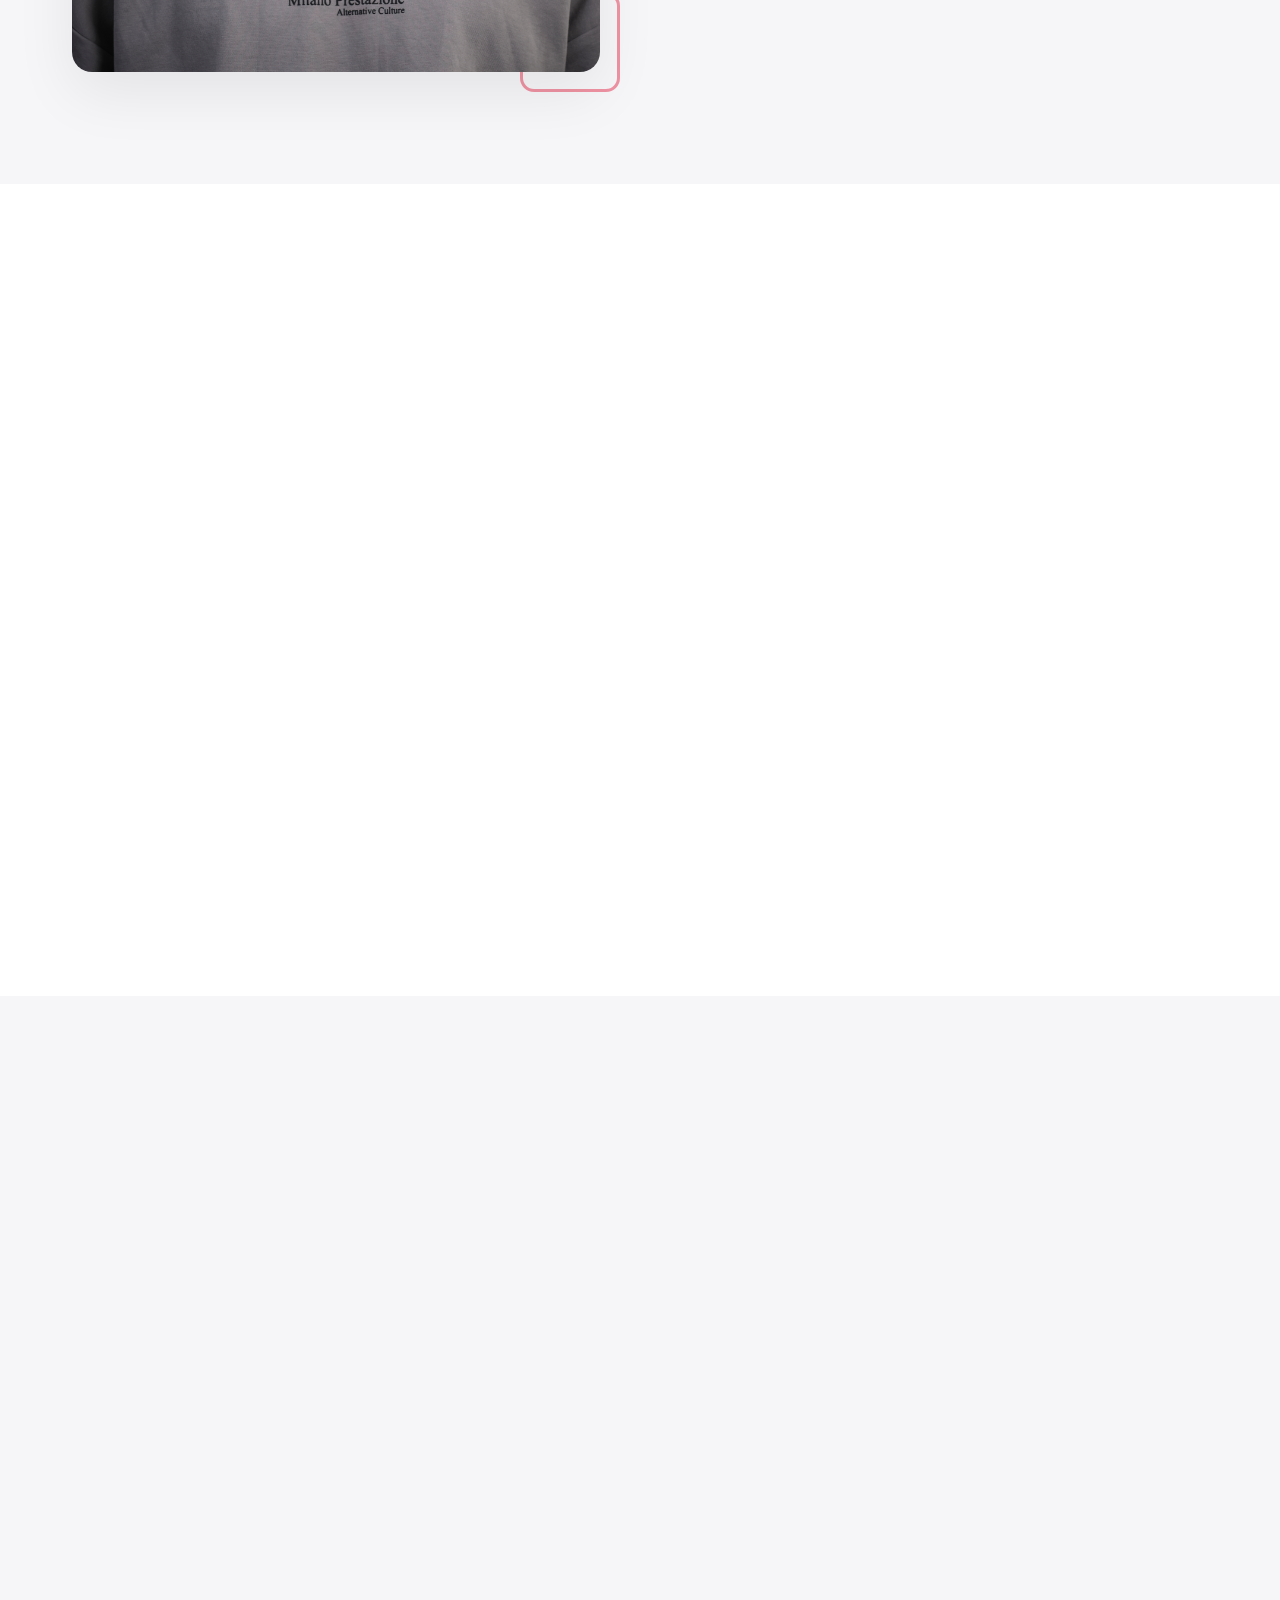
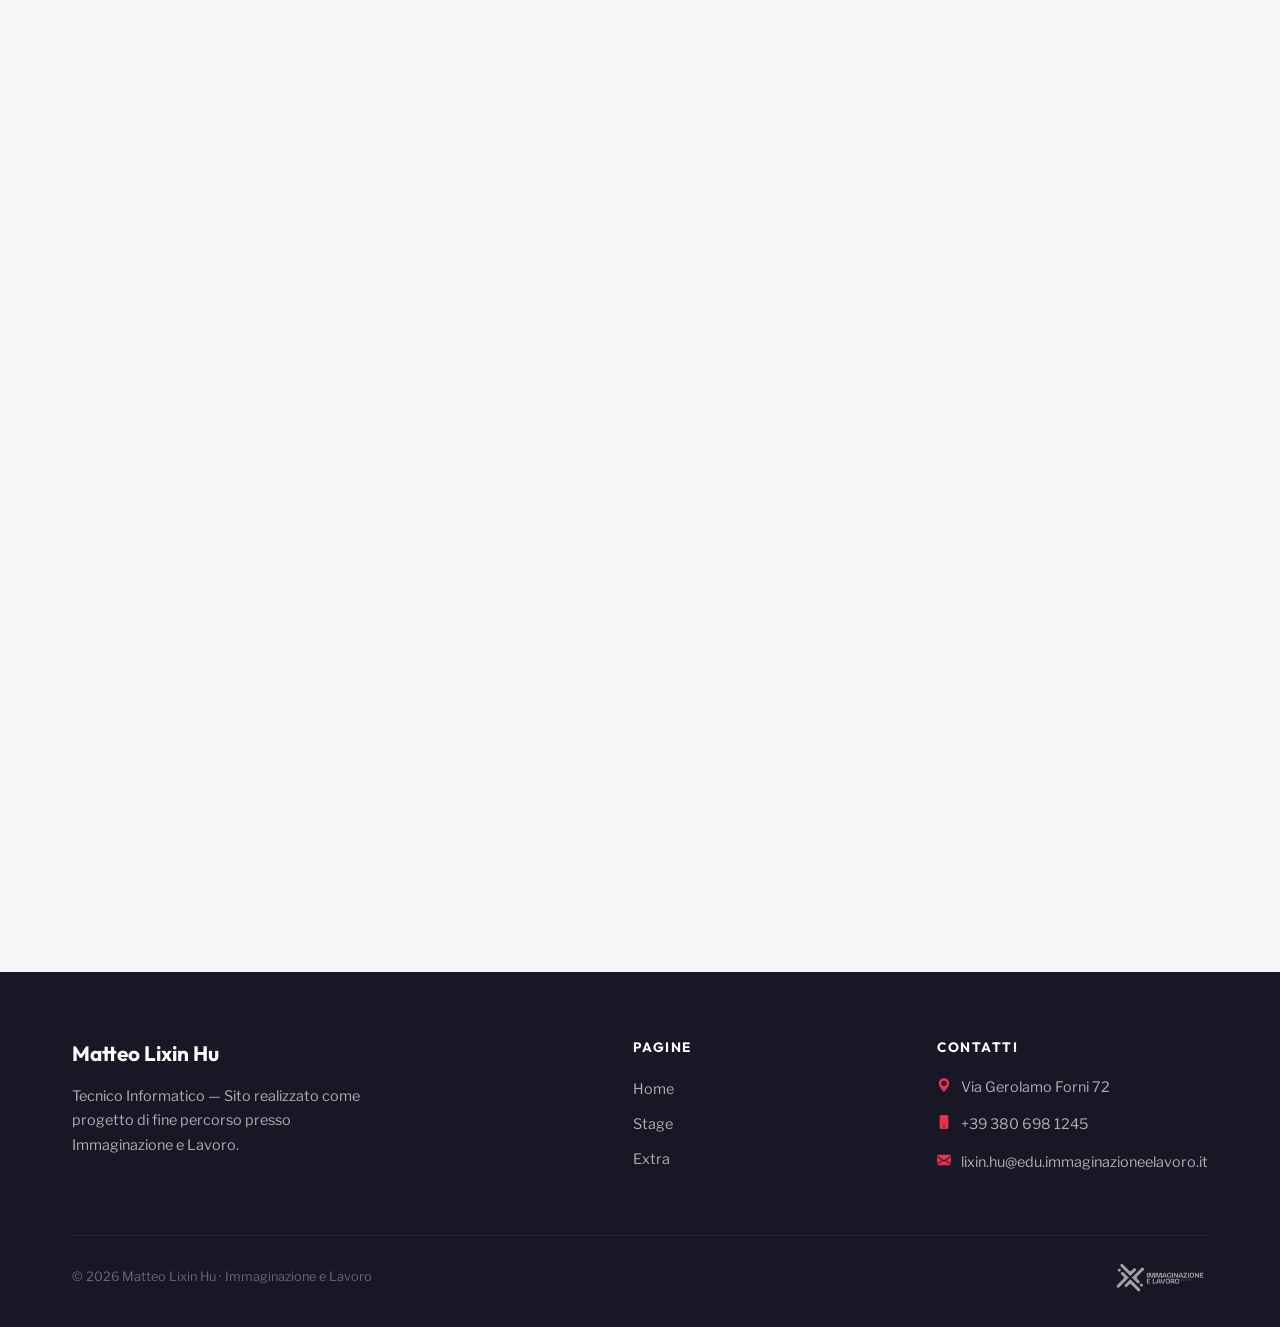
==== commit dbc0860e: "a" ====
--- a/index.html
+++ b/index.html
@@ -43,6 +43,7 @@
                 <li><a href="#cv">CV</a></li>
                 <li><a href="./stage.html">Stage</a></li>
                 <li><a href="./extra.html">Extra</a></li>
+                <li><a href="./percorso.html">Percorso</a></li>
             </ul>
 
             <button class="theme-toggle" id="themeToggle" aria-label="Cambia tema">🌙</button>
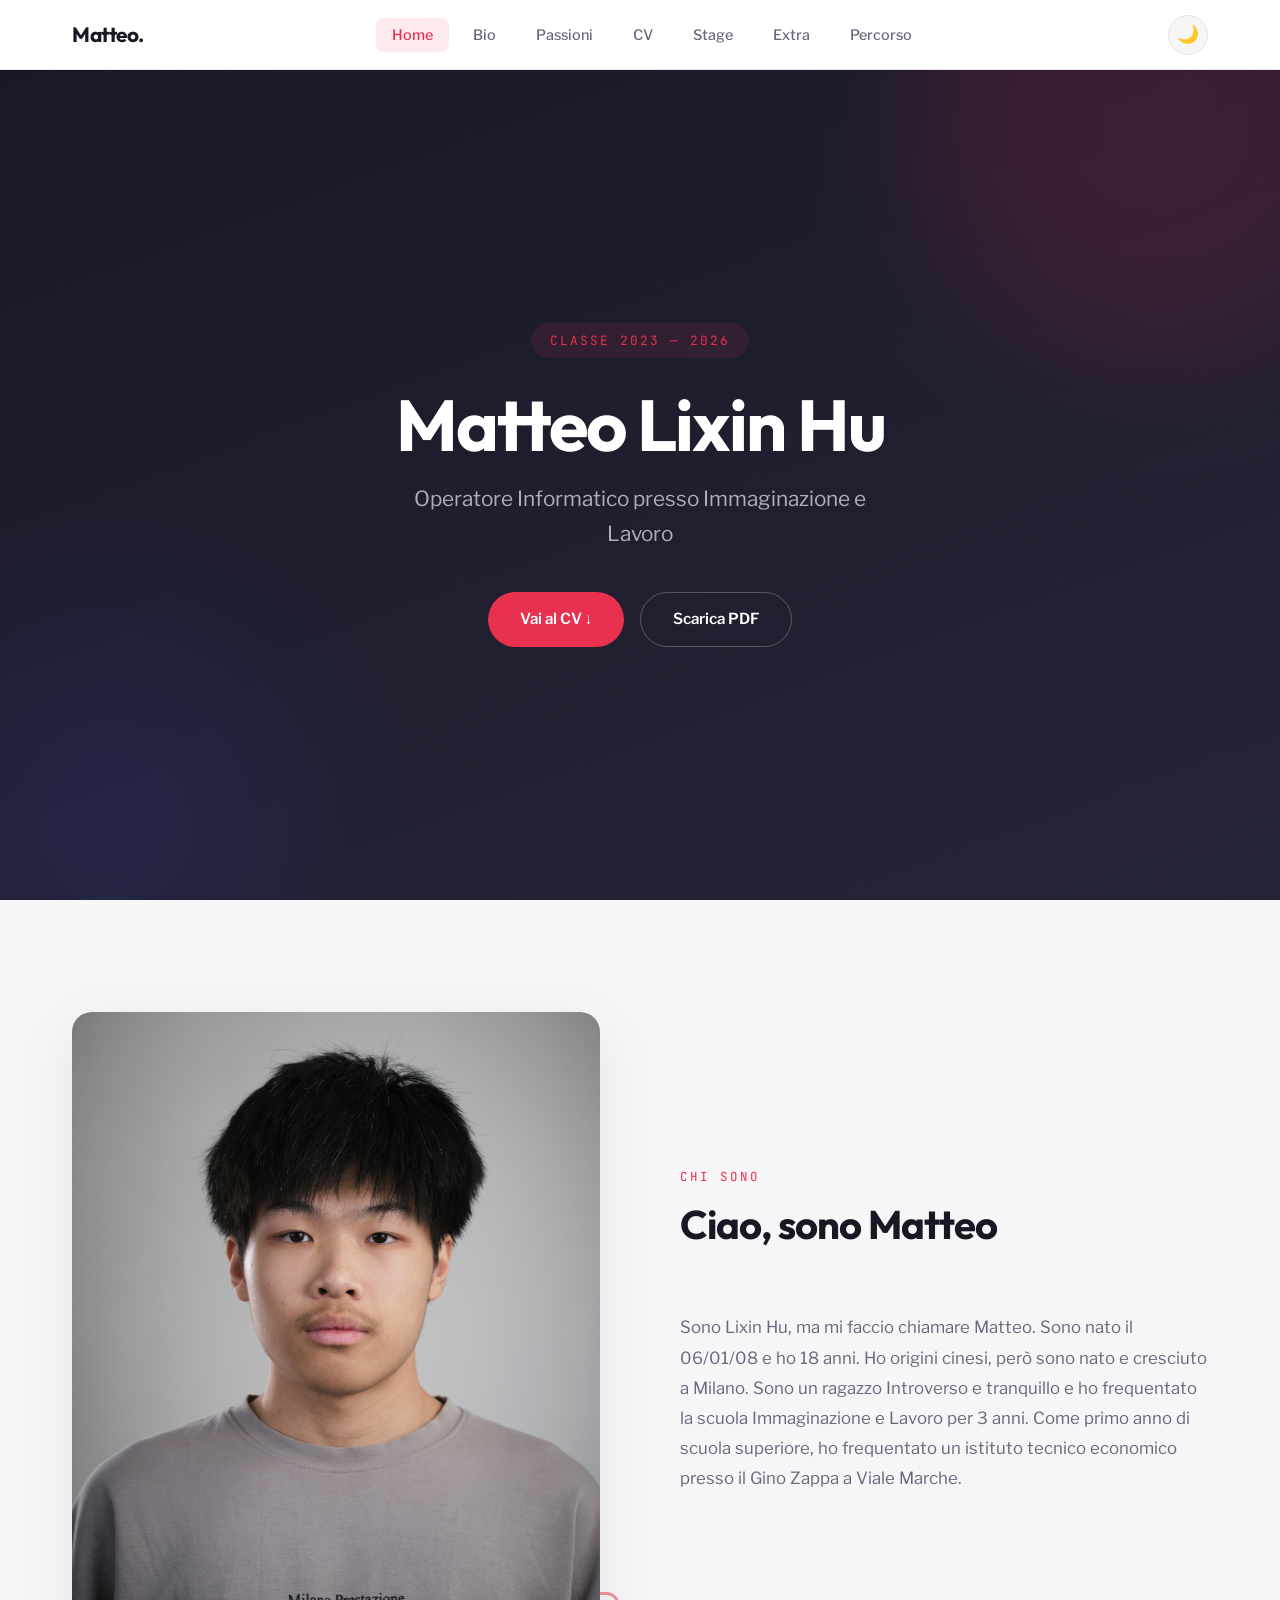
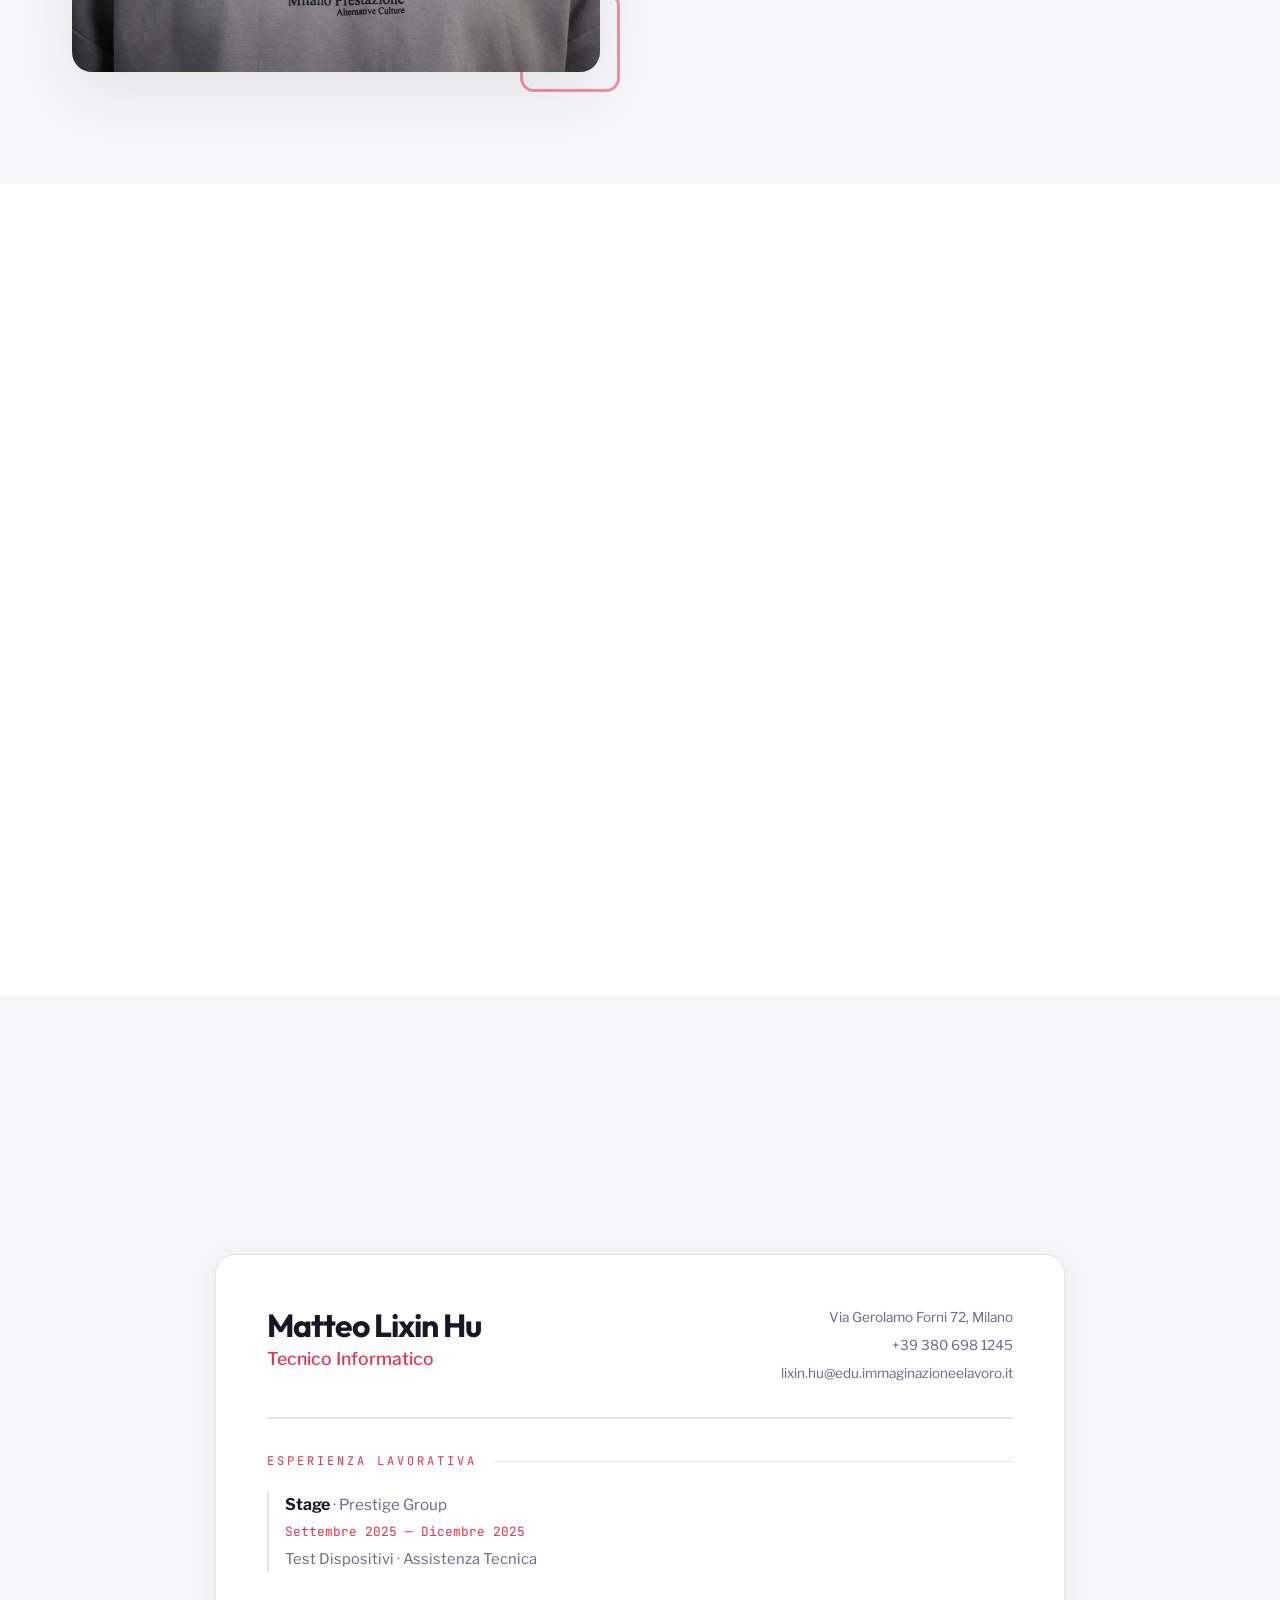
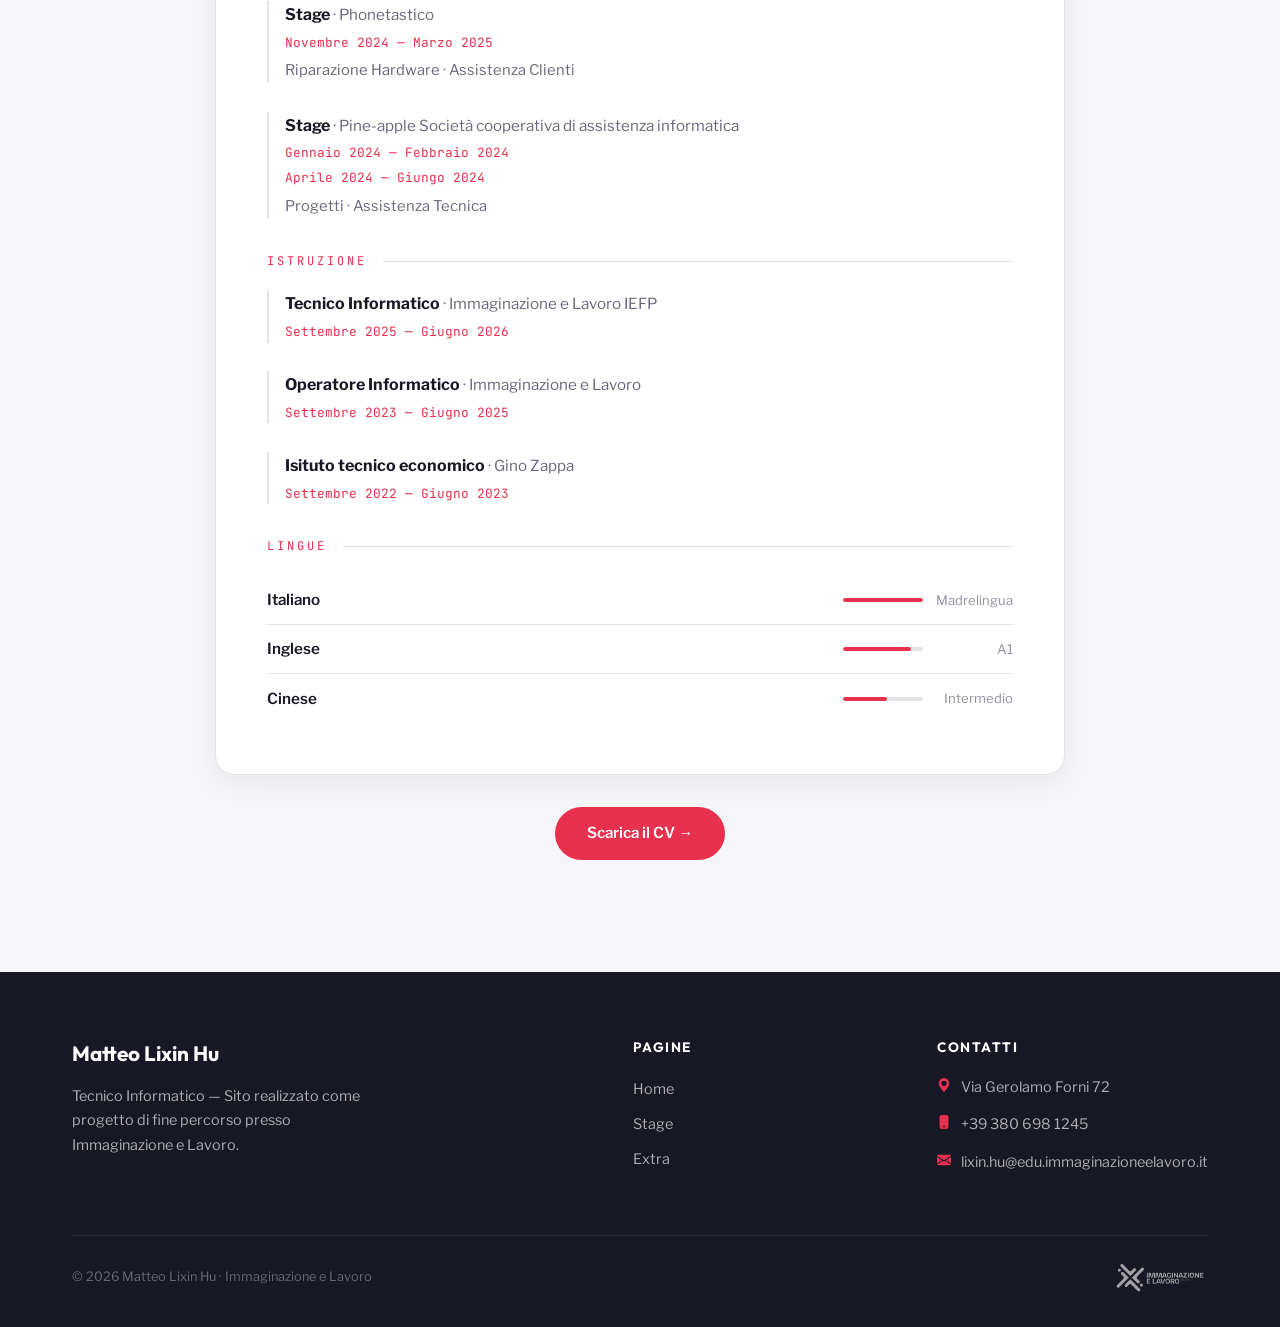
==== commit f53e9272: "a" ====
--- a/index.html
+++ b/index.html
@@ -91,12 +91,7 @@
 
                     </p>
                     <!-- MODIFICA: le tue "etichette" -->
-                    <div class="bio-pills">
-                        <span class="bio-pill">🖥️ Hardware</span>
-                        <span class="bio-pill">🌐 Networking</span>
-                        <span class="bio-pill">🧱 Lego</span>
-                        <span class="bio-pill">🚗 Auto</span>
-                    </div>
+                    
                 </div>
             </div>
         </div>
@@ -116,7 +111,7 @@
                 <!-- MODIFICA: Card 1 — cambia immagine, categoria, titolo e testo -->
                 <div class="passion-card reveal reveal-delay-1">
                     <div class="passion-card-img">
-                        <img src="./img/5006921.png" alt="Lego">
+                        <img src="img/Musica.jpeg" alt="">
                     </div>
                     <div class="passion-card-body">
                         <span class="passion-card-tag">Tempo Libero</span>
@@ -128,7 +123,7 @@
                 <!-- MODIFICA: Card 2 -->
                 <div class="passion-card reveal reveal-delay-2">
                     <div class="passion-card-img">
-                        <img src="./img/1.png" alt="Passione 2">
+                        <img src="img/Sport.webp" alt="Passione 2">
                     </div>
                     <div class="passion-card-body">
                         <span class="passion-card-tag">Tempo Libero</span>
@@ -140,7 +135,7 @@
                 <!-- MODIFICA: Card 3 -->
                 <div class="passion-card reveal reveal-delay-3">
                     <div class="passion-card-img">
-                        <img src="./img/5006921.png" alt="Passione 3">
+                        <img src="img/Tech.webp" alt="Passione 3">
                     </div>
                     <div class="passion-card-body">
                         <span class="passion-card-tag">Tempo Libero</span>
@@ -253,7 +248,7 @@
             </div>
 
             <div style="text-align: center; margin-top: 2rem;" class="reveal">
-                <a href="./doc/Cv.pdf" target="_blank" class="btn-primary-custom">Scarica il CV →</a>
+                <a href="Curriculum.pdf" target="_blank" class="btn-primary-custom">Scarica il CV →</a>
             </div>
         </div>
     </section>
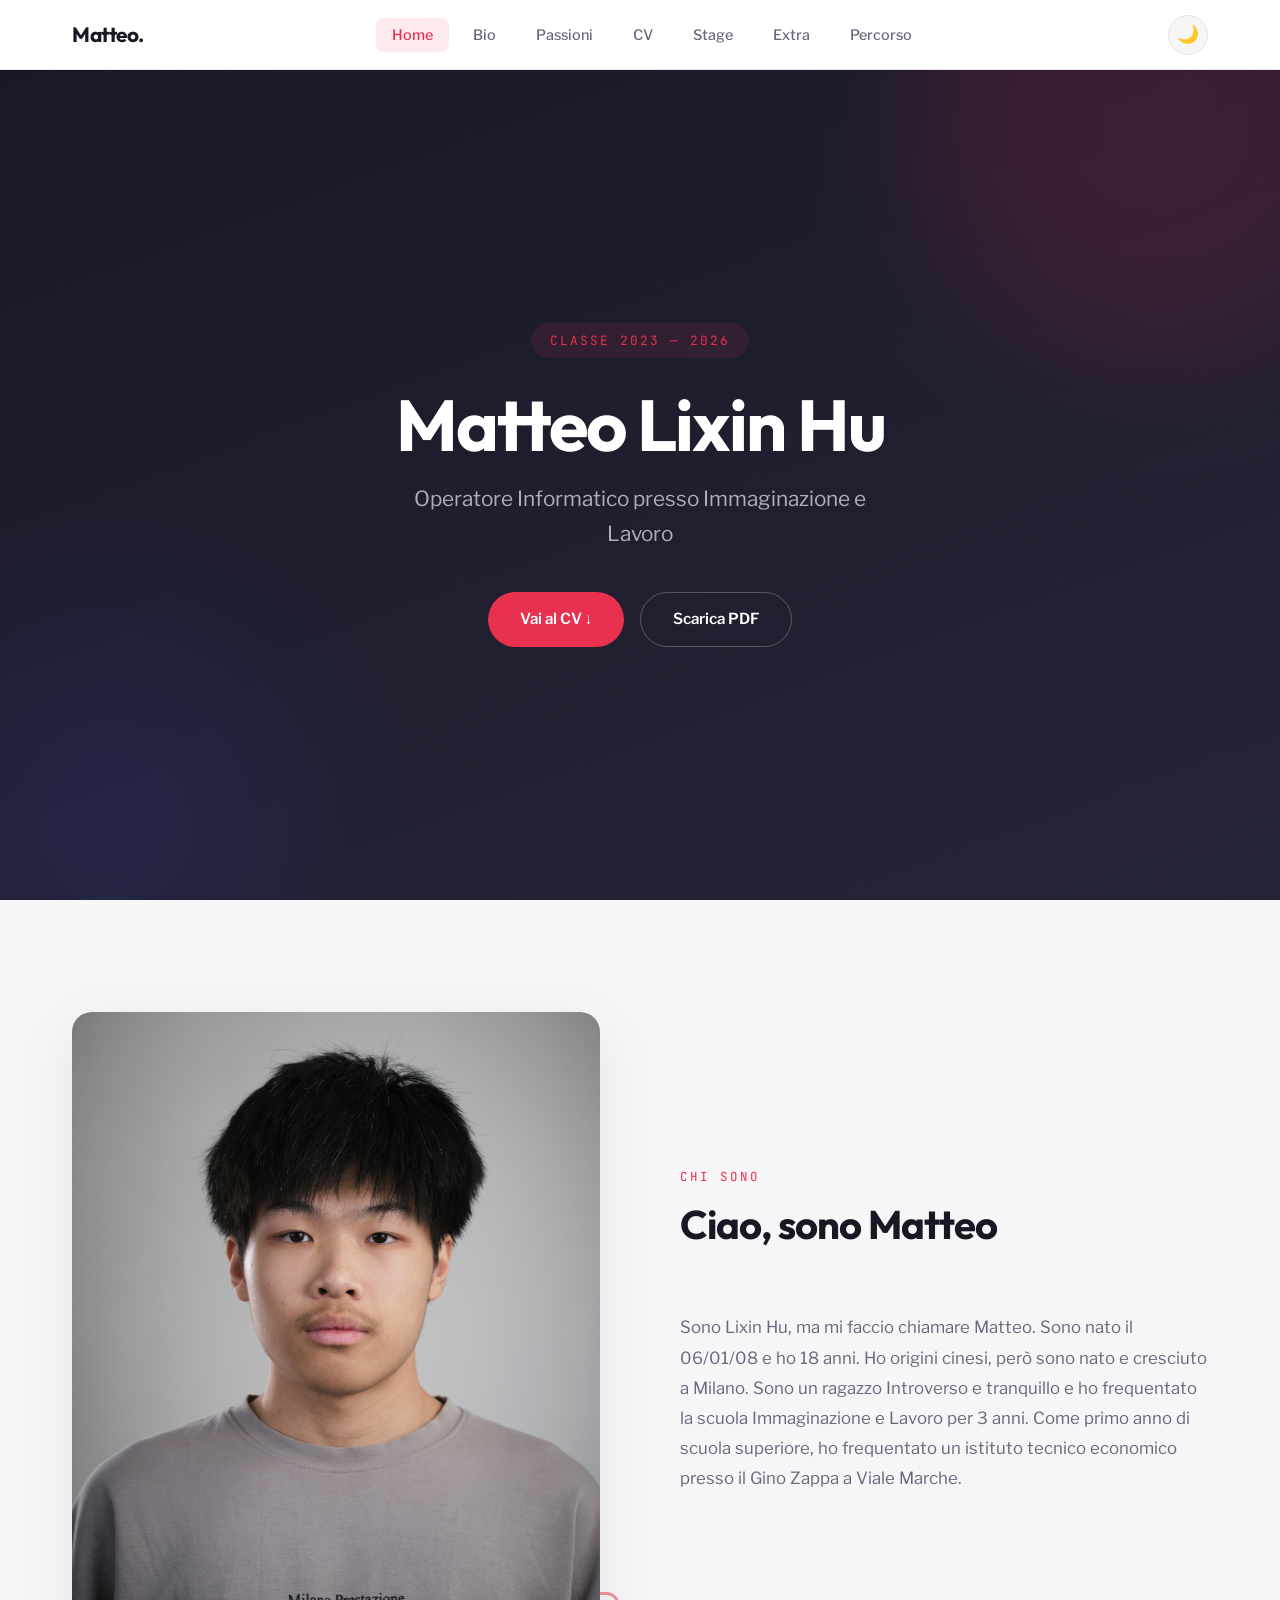
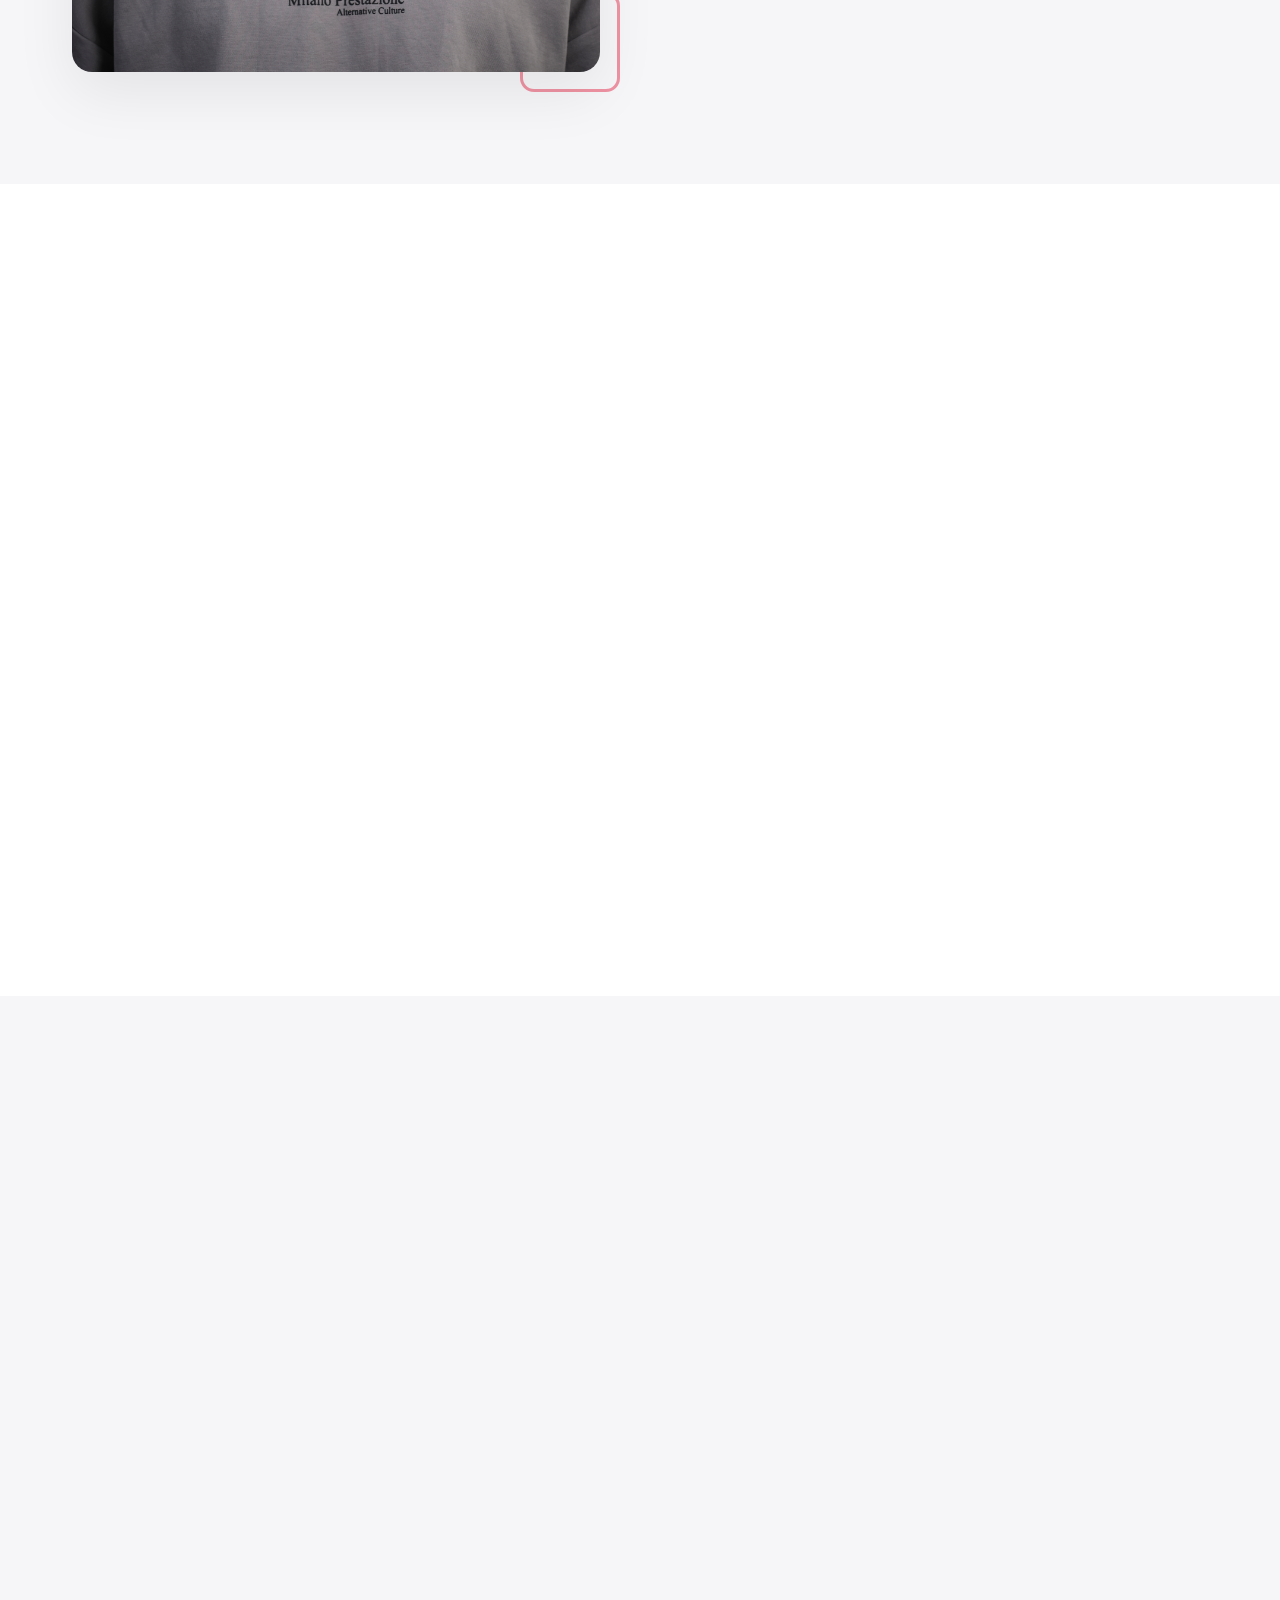
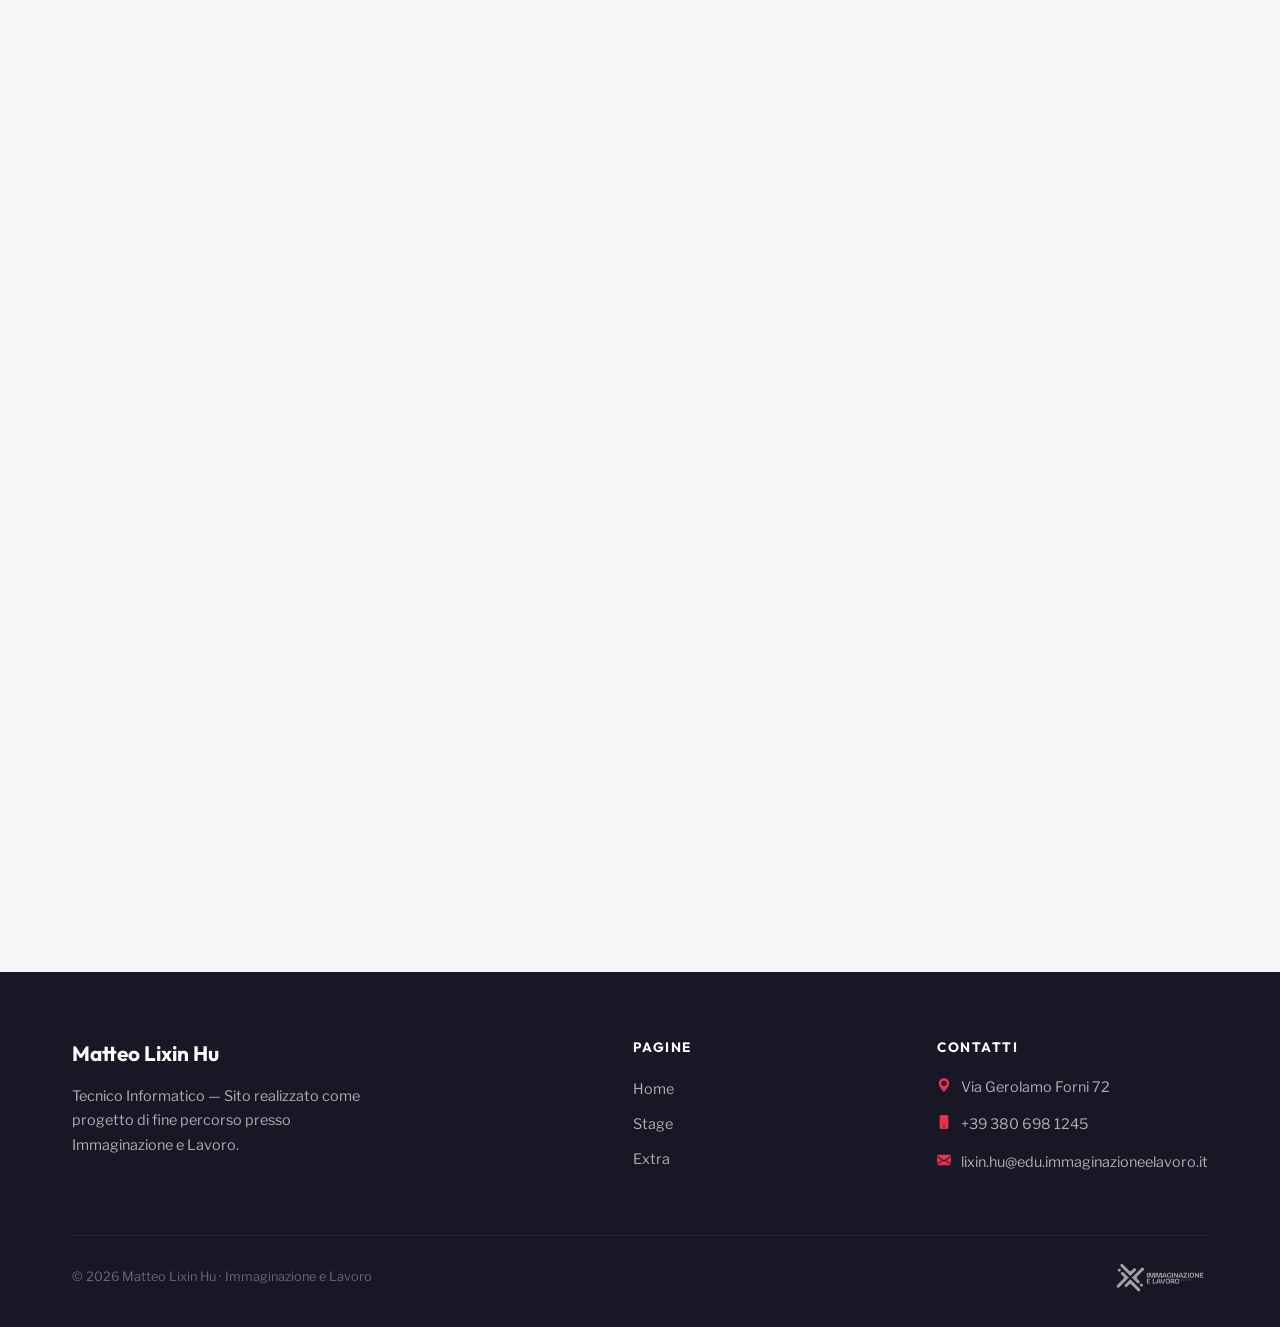
==== commit c1fb3b73: "ElectricMan" ====
--- a/index.html
+++ b/index.html
@@ -123,12 +123,12 @@
                 <!-- MODIFICA: Card 2 -->
                 <div class="passion-card reveal reveal-delay-2">
                     <div class="passion-card-img">
-                        <img src="img/Sport.webp" alt="Passione 2">
+                        <img src="img/Videogiochi.jpeg" alt="Passione 2">
                     </div>
                     <div class="passion-card-body">
                         <span class="passion-card-tag">Tempo Libero</span>
-                        <h3>Sport</h3>
-                        <p>Nel tempo libero mi piace seguire lo sport, ultimamente mi piace seguire il calcio</p>
+                        <h3>Videogiochi</h3>
+                        <p>Nel tempo libero mi dedico a vari videogiochi per rilassarmi</p>
                     </div>
                 </div>
 
--- a/style.css
+++ b/style.css
@@ -897,6 +897,7 @@
     font-size: 0.95rem;
     color: var(--text-secondary);
     line-height: 1.8;
+
 }
 
 .stage-relazione h4 {
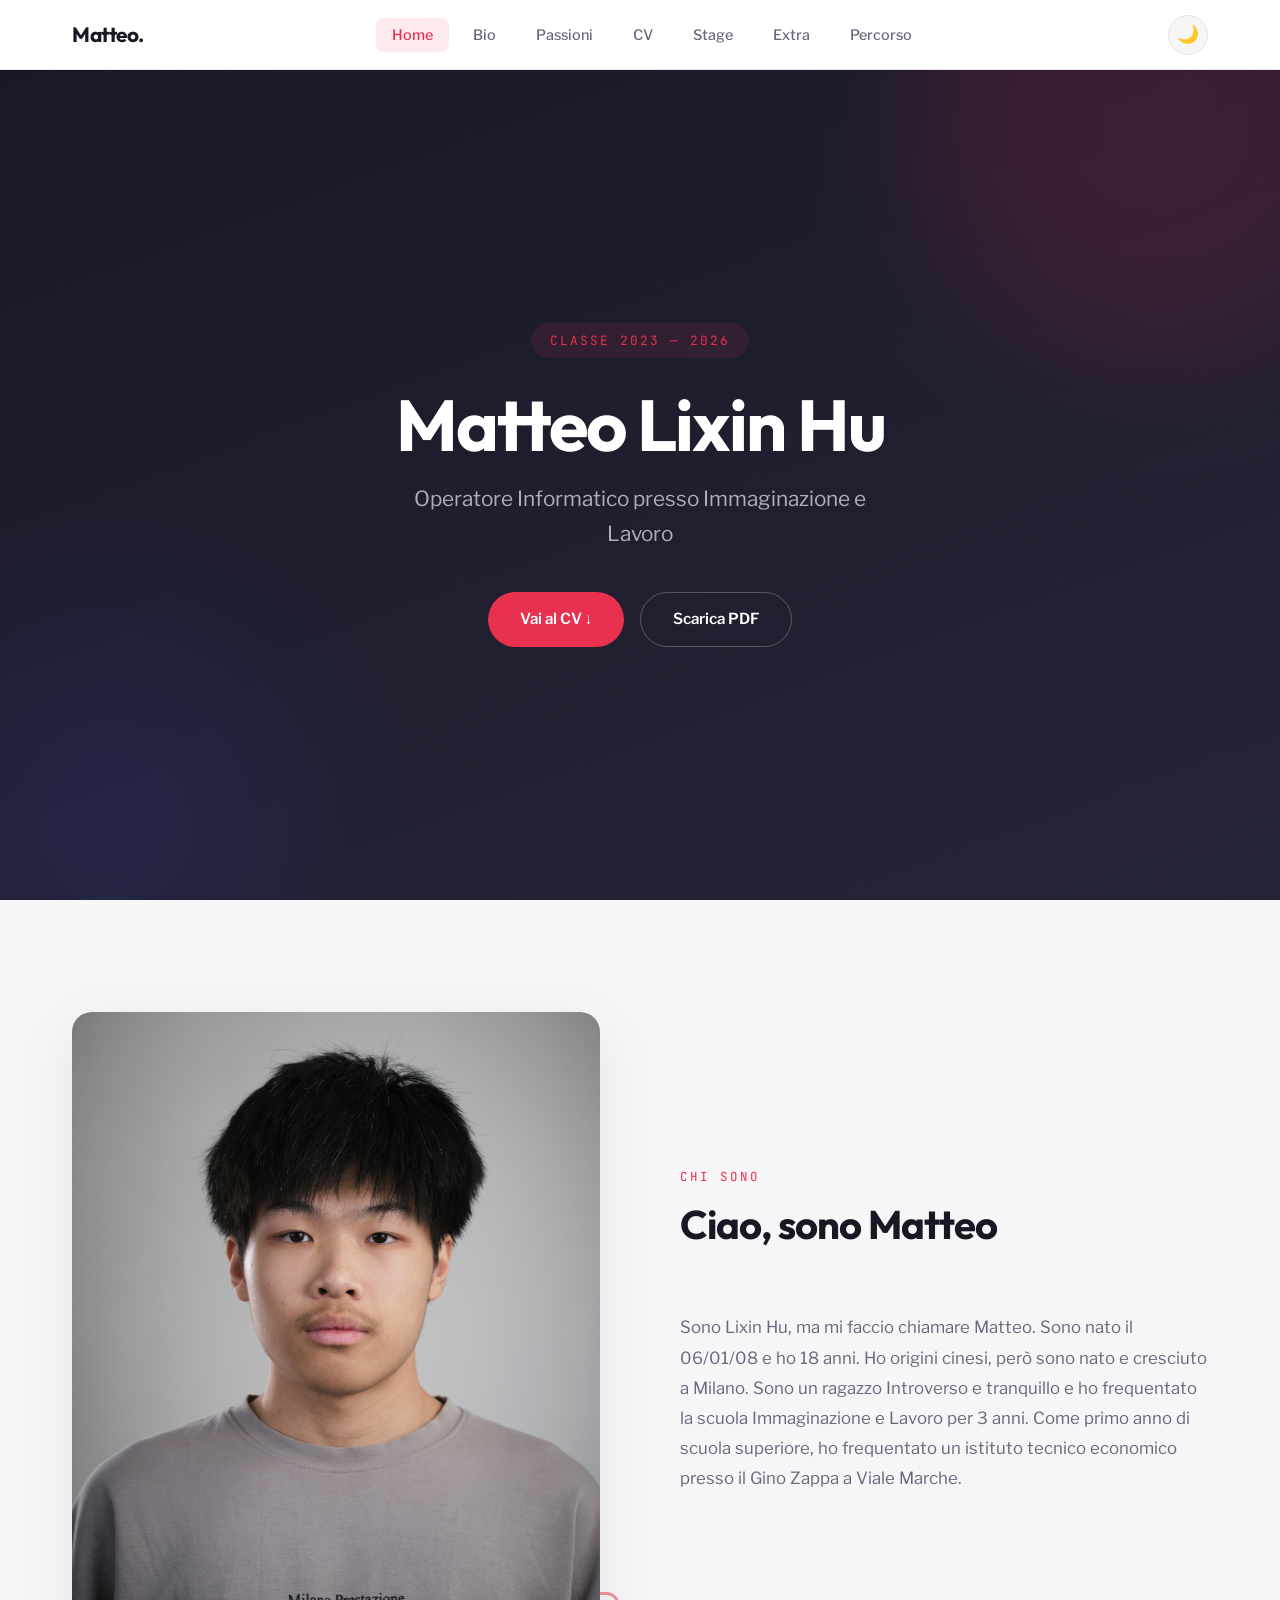
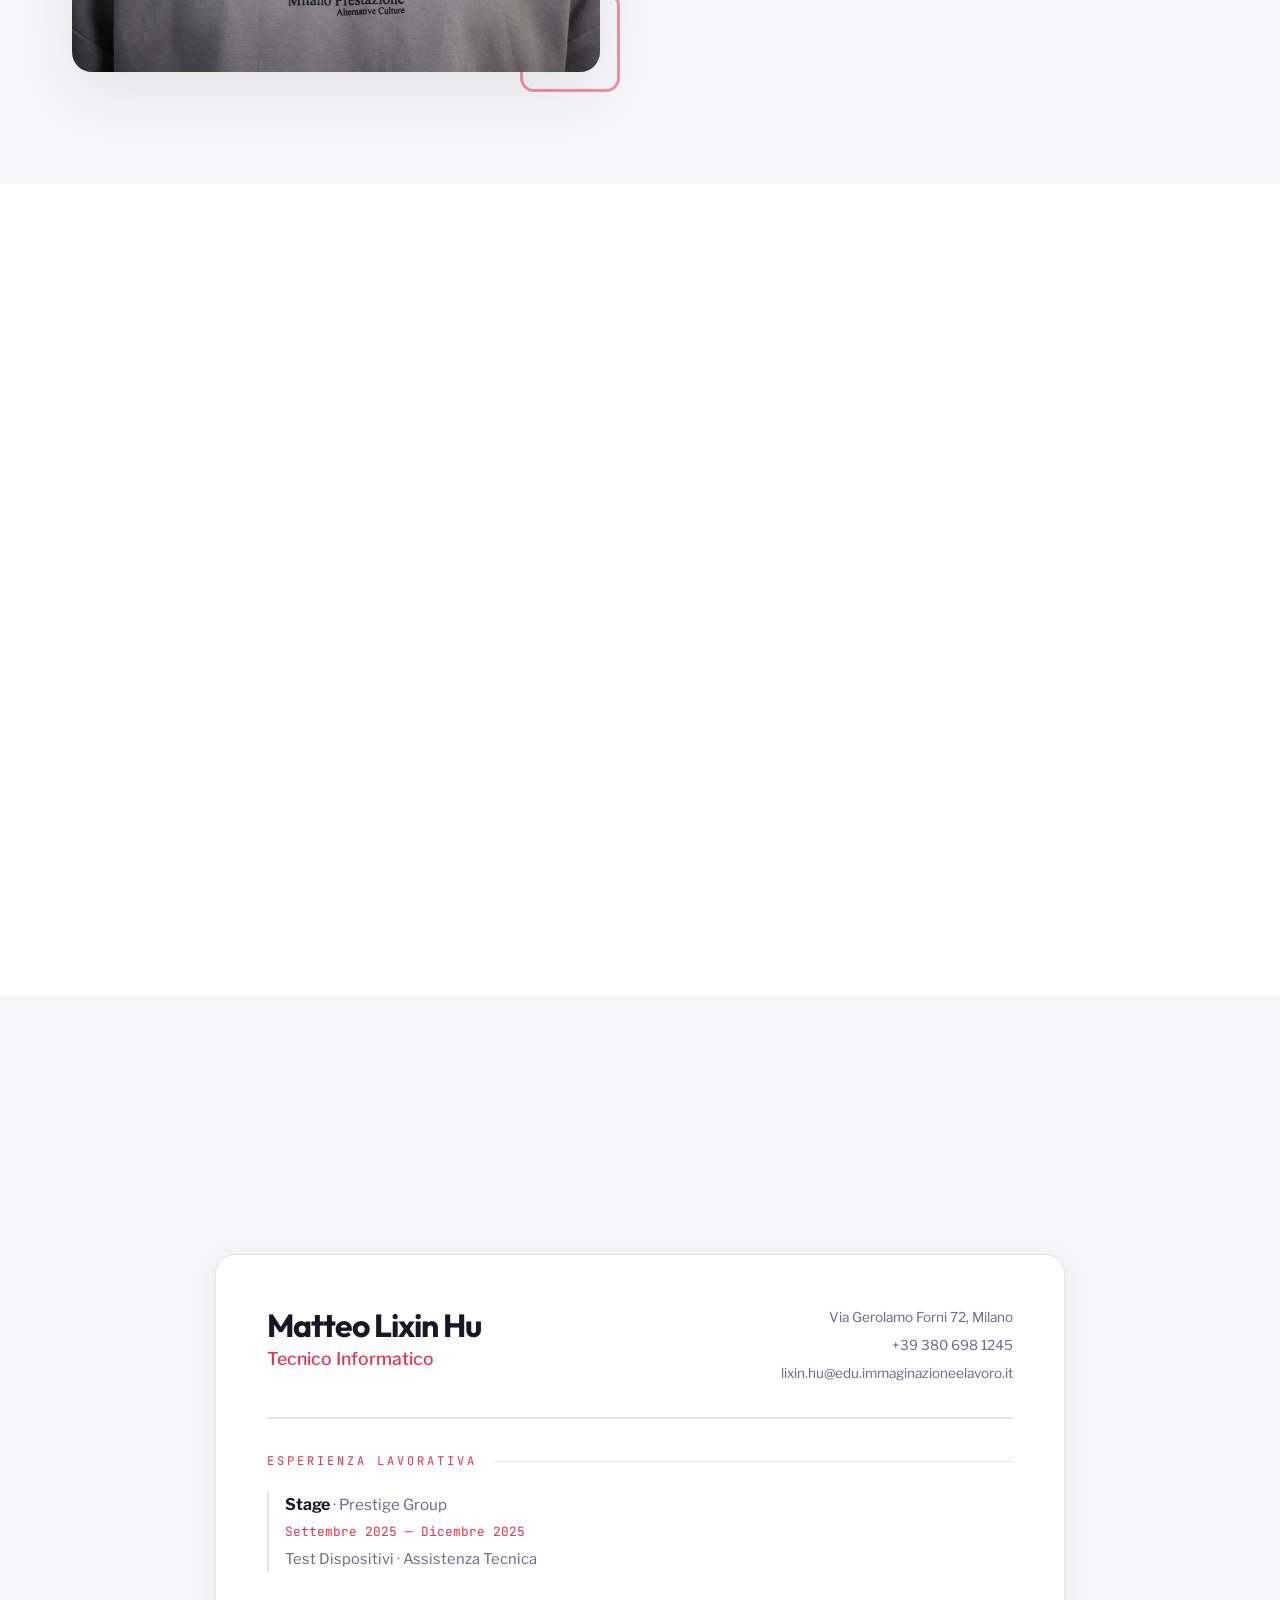
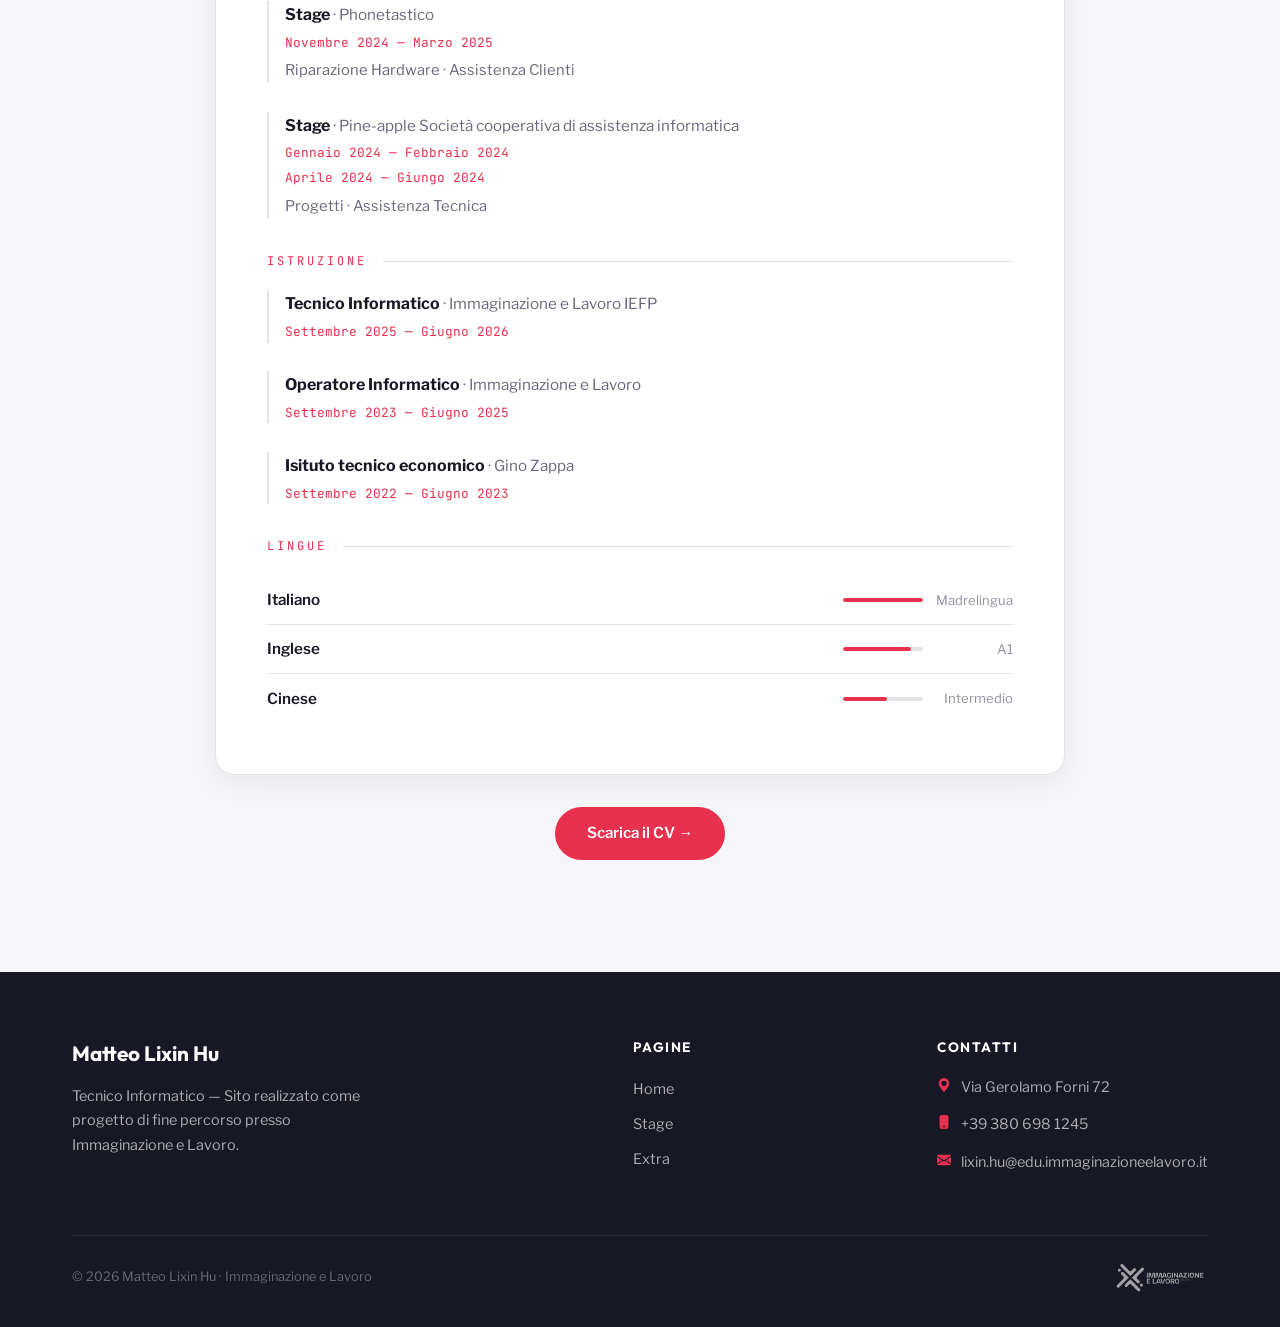
==== commit 7c565656: "si" ====
--- a/index.html
+++ b/index.html
@@ -63,7 +63,7 @@
             <p class="hero-sub reveal reveal-delay-2">Operatore Informatico presso Immaginazione e Lavoro</p>
             <div class="hero-cta reveal reveal-delay-3">
                 <a href="#cv" class="btn-primary-custom">Vai al CV ↓</a>
-                <a href="./doc/Cv.pdf" target="_blank" class="btn-outline-custom">Scarica PDF</a>
+                <a href="Curriculum.pdf" target="_blank" class="btn-outline-custom">Scarica PDF</a>
             </div>
         </div>
     </section>
